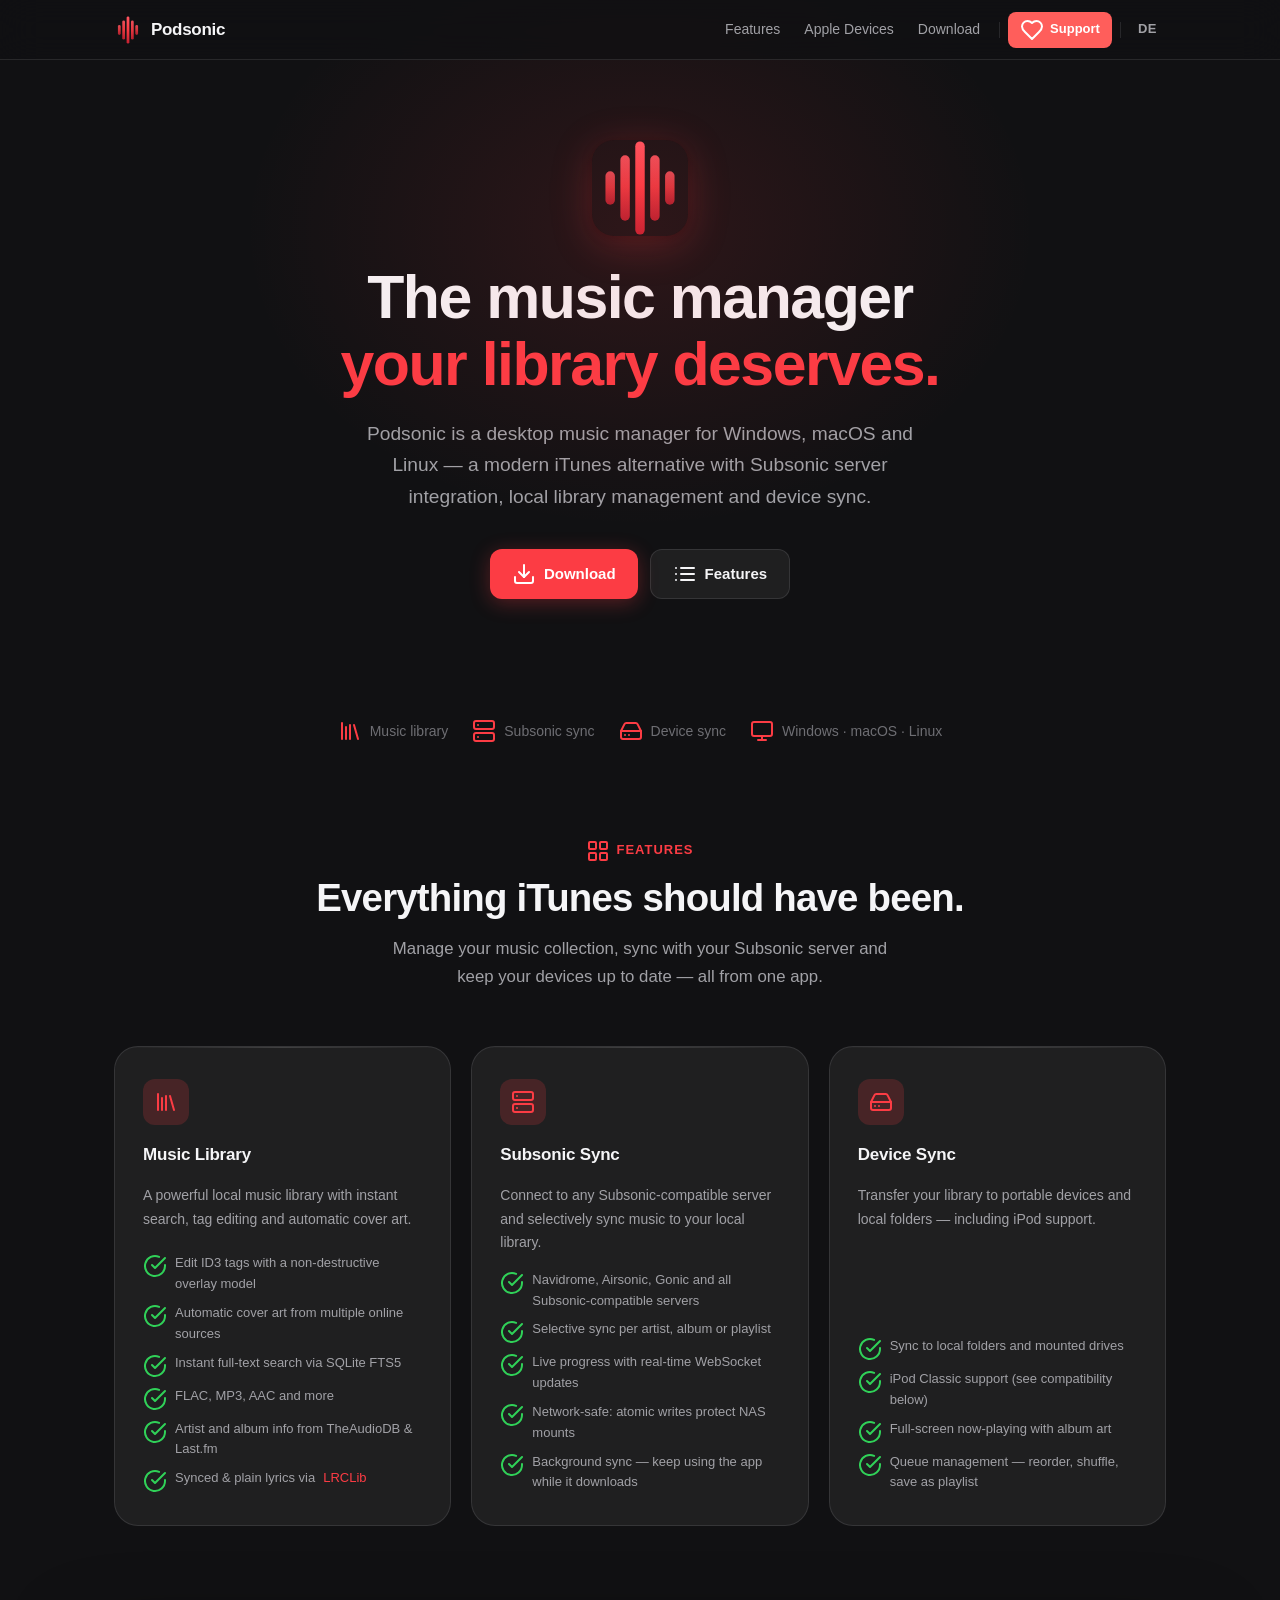
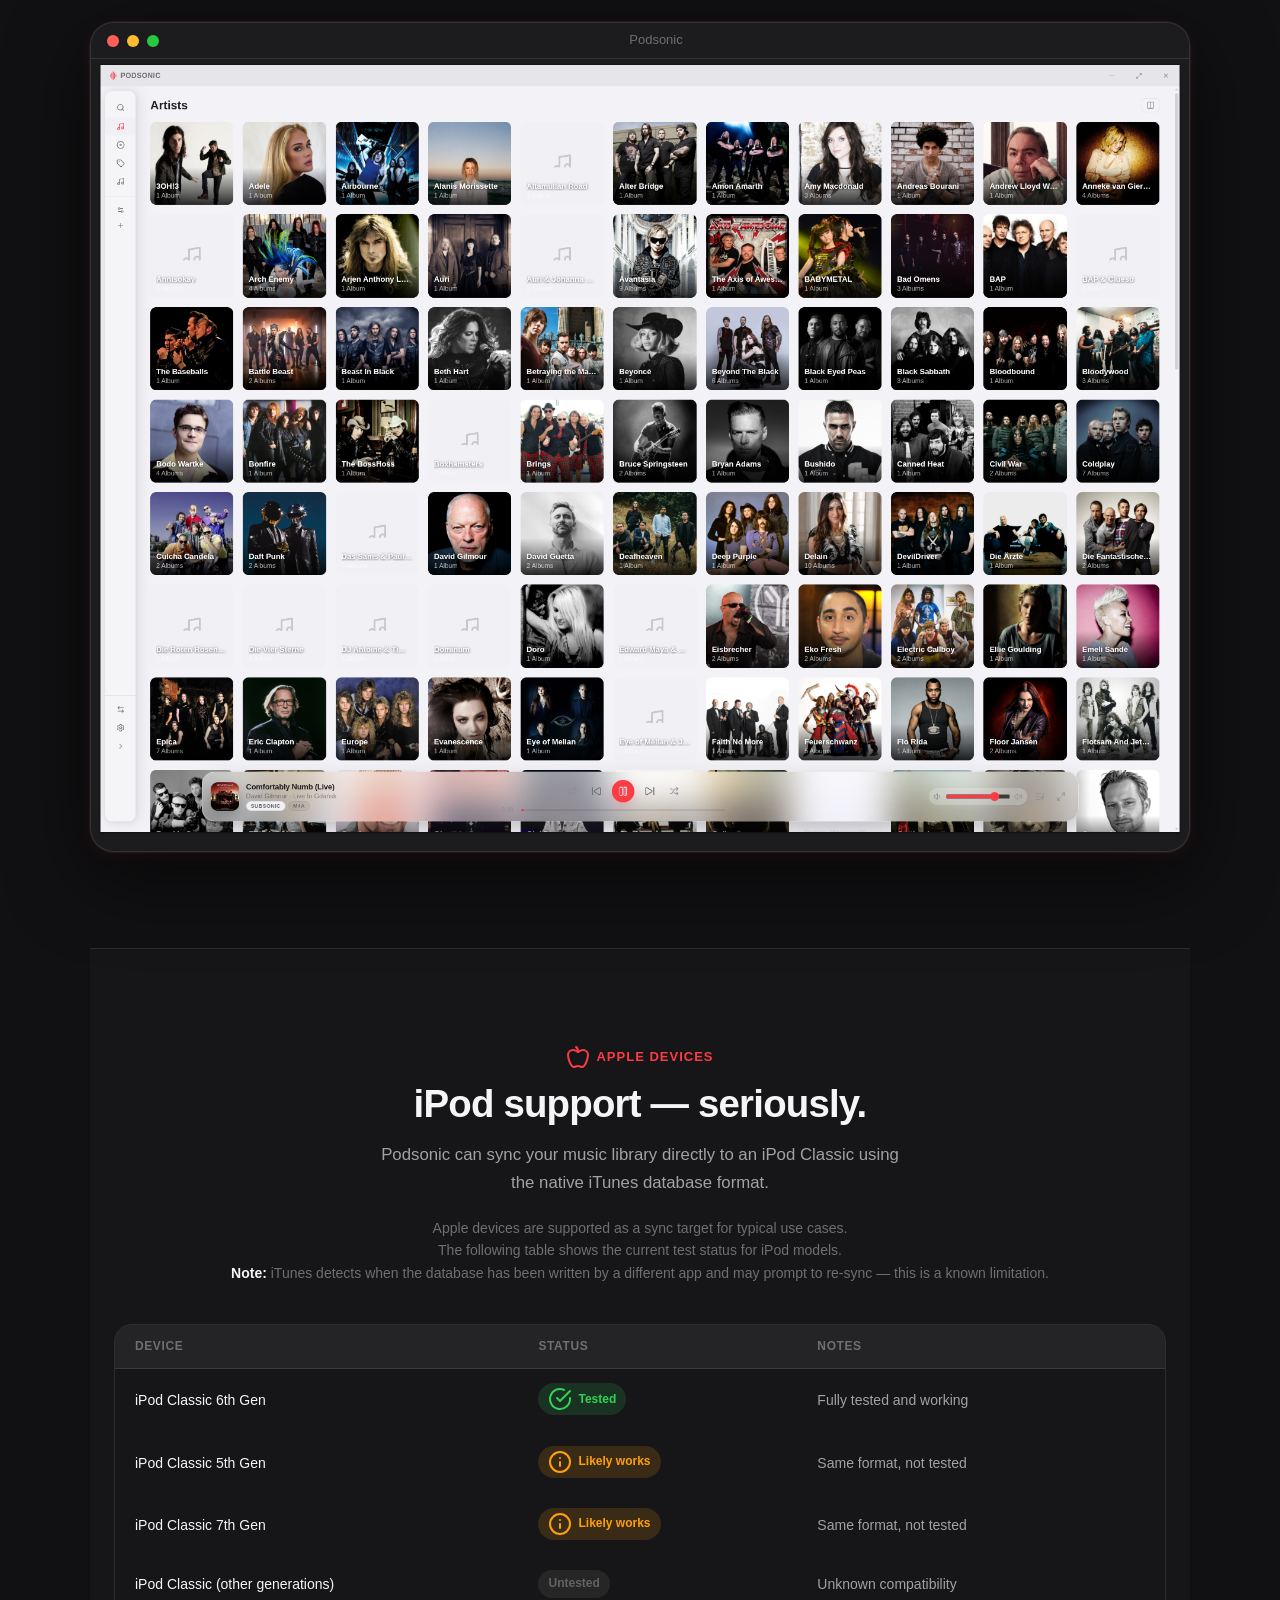
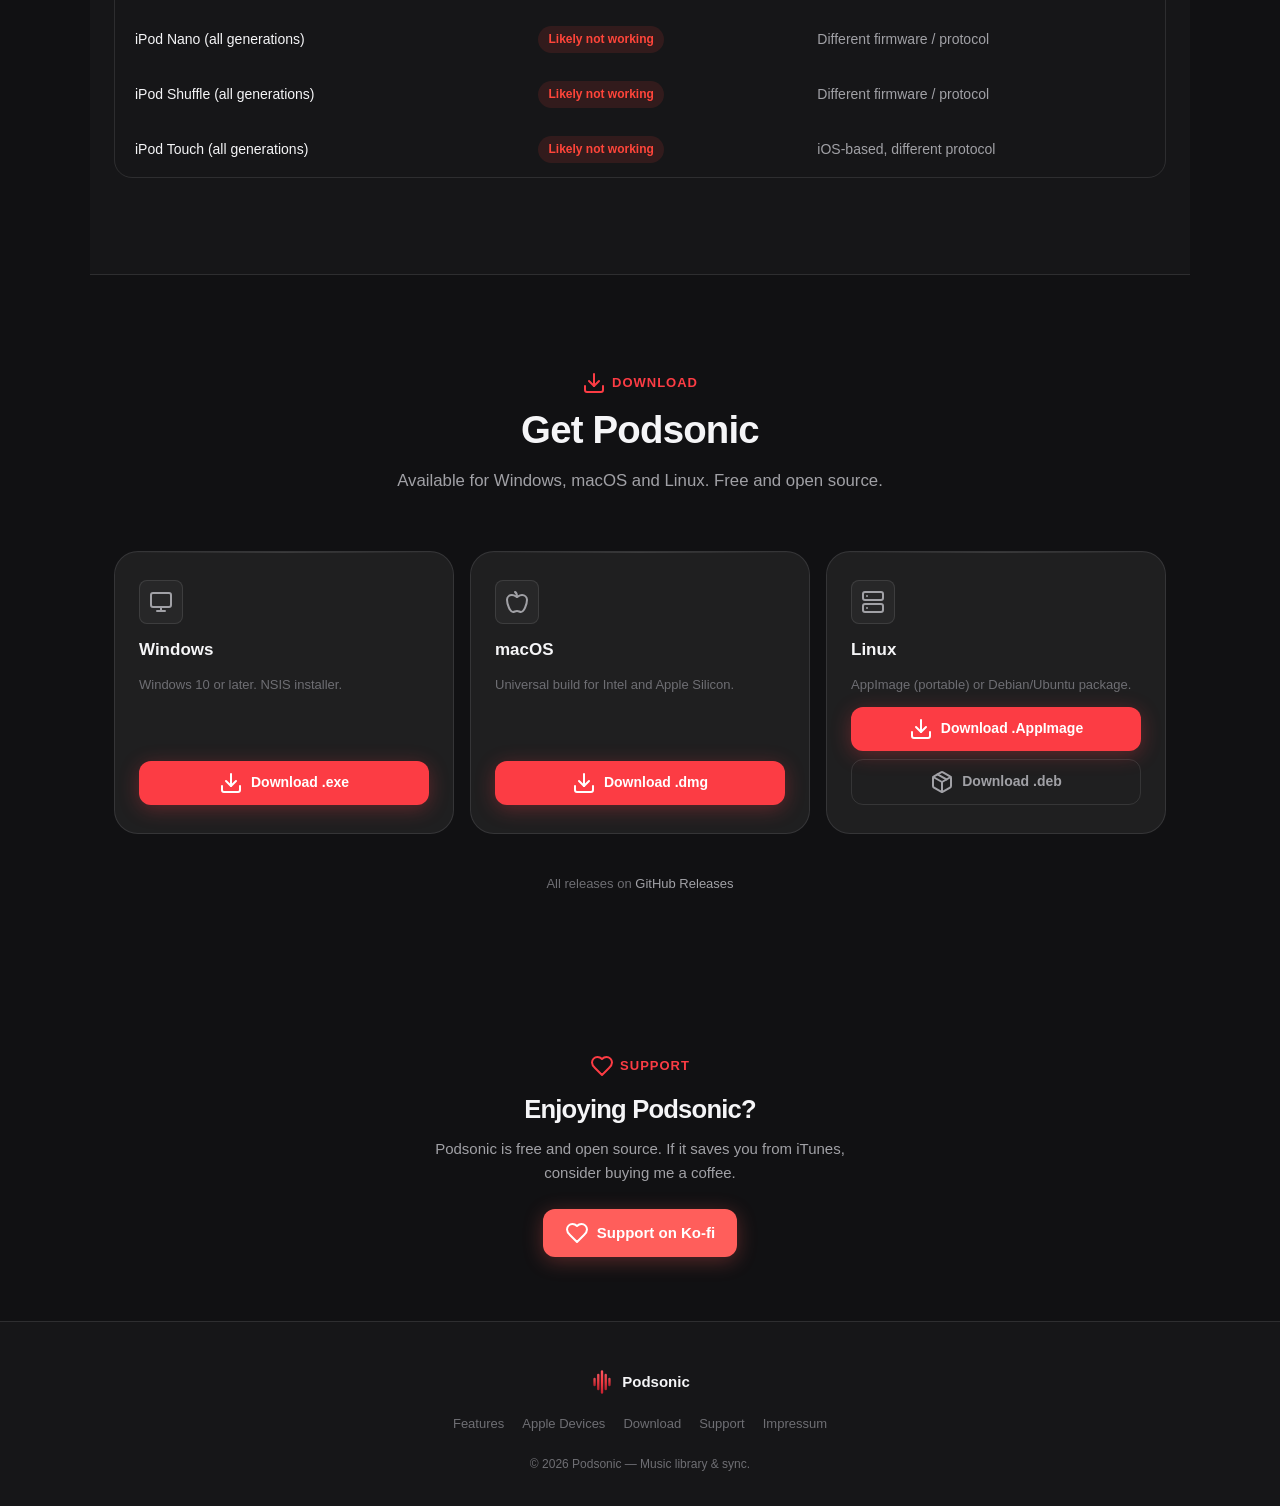
==== docs/index.html @ d0ac443b "deploy: update website (c99a8f129d8a0717f0ae910a0de25a2d5a755c7b)" ====
<!DOCTYPE html>
<html lang="en">
<head>
  <meta charset="UTF-8">
  <meta name="viewport" content="width=device-width, initial-scale=1.0">
  <title>Podsonic — Music Library Manager — Podsonic</title>
  <meta name="description" content="Desktop music library manager — iTunes alternative with Subsonic server sync and local device sync. Windows, macOS, Linux.">
  <link rel="icon" type="image/svg+xml" href="assets/img/icon.svg">
  <link rel="stylesheet" href="assets/css/style.css">
</head>
<body>

  <header class="site-header">
    <nav class="nav-container">
      <a href="index.html" class="nav-brand">
        <img src="assets/img/icon-app.svg" alt="Podsonic" class="nav-logo">
        <span>Podsonic</span>
      </a>
      <div class="nav-links" id="nav-links">
        <a href="index.html#features" class="nav-link">Features</a>
        <a href="index.html#apple"    class="nav-link">Apple Devices</a>
        <a href="index.html#download" class="nav-link">Download</a>
        <div class="nav-sep"></div>
        <a href="https://ko-fi.com/Elmontag" class="nav-kofi" target="_blank" rel="noopener">
          <svg xmlns="http://www.w3.org/2000/svg" width="24" height="24" viewBox="0 0 24 24" fill="none" stroke="currentColor" stroke-width="2" stroke-linecap="round" stroke-linejoin="round"><path d="M19 14c1.49-1.46 3-3.21 3-5.5A5.5 5.5 0 0 0 16.5 3c-1.76 0-3 .5-4.5 2-1.5-1.5-2.74-2-4.5-2A5.5 5.5 0 0 0 2 8.5c0 2.3 1.5 4.05 3 5.5l7 7Z"/></svg> Support
        </a>
        <div class="nav-sep"></div>
        <a href="de/index.html" class="nav-toggle-btn"
           onclick="localStorage.setItem('podsonic_lang','de')">
          DE
        </a>
      </div>
      <button class="nav-hamburger" id="nav-hamburger" aria-label="Menu">
        <span></span><span></span><span></span>
      </button>
    </nav>
  </header>

  <main class="site-main page-home">
    <section class="hero" id="hero">
<img src="assets/img/icon-app.svg" alt="Podsonic" class="hero-icon">
<h1>The music manager<br><span class="accent">your library deserves.</span></h1>
<p class="hero-sub">
Podsonic is a desktop music manager for Windows, macOS and Linux — a modern iTunes alternative with Subsonic server integration, local library management and device sync.
</p>
<div class="hero-actions">
<a href="#download" class="btn btn-primary"><svg xmlns="http://www.w3.org/2000/svg" width="24" height="24" viewBox="0 0 24 24" fill="none" stroke="currentColor" stroke-width="2" stroke-linecap="round" stroke-linejoin="round"><path d="M21 15v4a2 2 0 0 1-2 2H5a2 2 0 0 1-2-2v-4"/><polyline points="7 10 12 15 17 10"/><line x1="12" x2="12" y1="15" y2="3"/></svg> Download</a>
<a href="#features" class="btn btn-secondary"><svg xmlns="http://www.w3.org/2000/svg" width="24" height="24" viewBox="0 0 24 24" fill="none" stroke="currentColor" stroke-width="2" stroke-linecap="round" stroke-linejoin="round"><line x1="8" x2="21" y1="6" y2="6"/><line x1="8" x2="21" y1="12" y2="12"/><line x1="8" x2="21" y1="18" y2="18"/><line x1="3" x2="3.01" y1="6" y2="6"/><line x1="3" x2="3.01" y1="12" y2="12"/><line x1="3" x2="3.01" y1="18" y2="18"/></svg> Features</a>
</div>
</section><div class="feature-strip">
<div class="feature-strip-item"><svg xmlns="http://www.w3.org/2000/svg" width="24" height="24" viewBox="0 0 24 24" fill="none" stroke="currentColor" stroke-width="2" stroke-linecap="round" stroke-linejoin="round"><path d="m16 6 4 14"/><path d="M12 6v14"/><path d="M8 8v12"/><path d="M4 4v16"/></svg> Music library</div>
<div class="feature-strip-item"><svg xmlns="http://www.w3.org/2000/svg" width="24" height="24" viewBox="0 0 24 24" fill="none" stroke="currentColor" stroke-width="2" stroke-linecap="round" stroke-linejoin="round"><rect width="20" height="8" x="2" y="2" rx="2" ry="2"/><rect width="20" height="8" x="2" y="14" rx="2" ry="2"/><line x1="6" x2="6.01" y1="6" y2="6"/><line x1="6" x2="6.01" y1="18" y2="18"/></svg> Subsonic sync</div>
<div class="feature-strip-item"><svg xmlns="http://www.w3.org/2000/svg" width="24" height="24" viewBox="0 0 24 24" fill="none" stroke="currentColor" stroke-width="2" stroke-linecap="round" stroke-linejoin="round"><line x1="22" x2="2" y1="12" y2="12"/><path d="M5.45 5.11 2 12v6a2 2 0 0 0 2 2h16a2 2 0 0 0 2-2v-6l-3.45-6.89A2 2 0 0 0 16.76 4H7.24a2 2 0 0 0-1.79 1.11z"/><line x1="6" x2="6.01" y1="16" y2="16"/><line x1="10" x2="10.01" y1="16" y2="16"/></svg> Device sync</div>
<div class="feature-strip-item"><svg xmlns="http://www.w3.org/2000/svg" width="24" height="24" viewBox="0 0 24 24" fill="none" stroke="currentColor" stroke-width="2" stroke-linecap="round" stroke-linejoin="round"><rect width="20" height="14" x="2" y="3" rx="2"/><line x1="8" x2="16" y1="21" y2="21"/><line x1="12" x2="12" y1="17" y2="21"/></svg> Windows · macOS · Linux</div>
</div><section class="section" id="features">
<div class="section-header">
<div class="section-eyebrow"><svg xmlns="http://www.w3.org/2000/svg" width="24" height="24" viewBox="0 0 24 24" fill="none" stroke="currentColor" stroke-width="2" stroke-linecap="round" stroke-linejoin="round"><rect width="7" height="7" x="3" y="3" rx="1"/><rect width="7" height="7" x="14" y="3" rx="1"/><rect width="7" height="7" x="14" y="14" rx="1"/><rect width="7" height="7" x="3" y="14" rx="1"/></svg> Features</div>
<h2 class="section-title">Everything iTunes should have been.</h2>
<p class="section-desc">Manage your music collection, sync with your Subsonic server and keep your devices up to date — all from one app.</p>
</div>
<div class="feature-cards"><div class="feature-card">
<div class="feature-card-icon"><svg xmlns="http://www.w3.org/2000/svg" width="24" height="24" viewBox="0 0 24 24" fill="none" stroke="currentColor" stroke-width="2" stroke-linecap="round" stroke-linejoin="round"><path d="m16 6 4 14"/><path d="M12 6v14"/><path d="M8 8v12"/><path d="M4 4v16"/></svg></div>
<h3>Music Library</h3>
<p>A powerful local music library with instant search, tag editing and automatic cover art.</p>
<ul>
<li><svg xmlns="http://www.w3.org/2000/svg" width="24" height="24" viewBox="0 0 24 24" fill="none" stroke="currentColor" stroke-width="2" stroke-linecap="round" stroke-linejoin="round"><path d="M22 11.08V12a10 10 0 1 1-5.93-9.14"/><path d="m9 11 3 3L22 4"/></svg> Edit ID3 tags with a non-destructive overlay model</li>
<li><svg xmlns="http://www.w3.org/2000/svg" width="24" height="24" viewBox="0 0 24 24" fill="none" stroke="currentColor" stroke-width="2" stroke-linecap="round" stroke-linejoin="round"><path d="M22 11.08V12a10 10 0 1 1-5.93-9.14"/><path d="m9 11 3 3L22 4"/></svg> Automatic cover art from multiple online sources</li>
<li><svg xmlns="http://www.w3.org/2000/svg" width="24" height="24" viewBox="0 0 24 24" fill="none" stroke="currentColor" stroke-width="2" stroke-linecap="round" stroke-linejoin="round"><path d="M22 11.08V12a10 10 0 1 1-5.93-9.14"/><path d="m9 11 3 3L22 4"/></svg> Instant full-text search via SQLite FTS5</li>
<li><svg xmlns="http://www.w3.org/2000/svg" width="24" height="24" viewBox="0 0 24 24" fill="none" stroke="currentColor" stroke-width="2" stroke-linecap="round" stroke-linejoin="round"><path d="M22 11.08V12a10 10 0 1 1-5.93-9.14"/><path d="m9 11 3 3L22 4"/></svg> FLAC, MP3, AAC and more</li>
<li><svg xmlns="http://www.w3.org/2000/svg" width="24" height="24" viewBox="0 0 24 24" fill="none" stroke="currentColor" stroke-width="2" stroke-linecap="round" stroke-linejoin="round"><path d="M22 11.08V12a10 10 0 1 1-5.93-9.14"/><path d="m9 11 3 3L22 4"/></svg> Artist and album info from TheAudioDB &amp; Last.fm</li>
<li><svg xmlns="http://www.w3.org/2000/svg" width="24" height="24" viewBox="0 0 24 24" fill="none" stroke="currentColor" stroke-width="2" stroke-linecap="round" stroke-linejoin="round"><path d="M22 11.08V12a10 10 0 1 1-5.93-9.14"/><path d="m9 11 3 3L22 4"/></svg> Synced &amp; plain lyrics via <a href="https://lrclib.net" target="_blank" rel="noopener">LRCLib</a></li>
</ul>
</div><div class="feature-card">
<div class="feature-card-icon"><svg xmlns="http://www.w3.org/2000/svg" width="24" height="24" viewBox="0 0 24 24" fill="none" stroke="currentColor" stroke-width="2" stroke-linecap="round" stroke-linejoin="round"><rect width="20" height="8" x="2" y="2" rx="2" ry="2"/><rect width="20" height="8" x="2" y="14" rx="2" ry="2"/><line x1="6" x2="6.01" y1="6" y2="6"/><line x1="6" x2="6.01" y1="18" y2="18"/></svg></div>
<h3>Subsonic Sync</h3>
<p>Connect to any Subsonic-compatible server and selectively sync music to your local library.</p>
<ul>
<li><svg xmlns="http://www.w3.org/2000/svg" width="24" height="24" viewBox="0 0 24 24" fill="none" stroke="currentColor" stroke-width="2" stroke-linecap="round" stroke-linejoin="round"><path d="M22 11.08V12a10 10 0 1 1-5.93-9.14"/><path d="m9 11 3 3L22 4"/></svg> Navidrome, Airsonic, Gonic and all Subsonic-compatible servers</li>
<li><svg xmlns="http://www.w3.org/2000/svg" width="24" height="24" viewBox="0 0 24 24" fill="none" stroke="currentColor" stroke-width="2" stroke-linecap="round" stroke-linejoin="round"><path d="M22 11.08V12a10 10 0 1 1-5.93-9.14"/><path d="m9 11 3 3L22 4"/></svg> Selective sync per artist, album or playlist</li>
<li><svg xmlns="http://www.w3.org/2000/svg" width="24" height="24" viewBox="0 0 24 24" fill="none" stroke="currentColor" stroke-width="2" stroke-linecap="round" stroke-linejoin="round"><path d="M22 11.08V12a10 10 0 1 1-5.93-9.14"/><path d="m9 11 3 3L22 4"/></svg> Live progress with real-time WebSocket updates</li>
<li><svg xmlns="http://www.w3.org/2000/svg" width="24" height="24" viewBox="0 0 24 24" fill="none" stroke="currentColor" stroke-width="2" stroke-linecap="round" stroke-linejoin="round"><path d="M22 11.08V12a10 10 0 1 1-5.93-9.14"/><path d="m9 11 3 3L22 4"/></svg> Network-safe: atomic writes protect NAS mounts</li>
<li><svg xmlns="http://www.w3.org/2000/svg" width="24" height="24" viewBox="0 0 24 24" fill="none" stroke="currentColor" stroke-width="2" stroke-linecap="round" stroke-linejoin="round"><path d="M22 11.08V12a10 10 0 1 1-5.93-9.14"/><path d="m9 11 3 3L22 4"/></svg> Background sync — keep using the app while it downloads</li>
</ul>
</div><div class="feature-card">
<div class="feature-card-icon"><svg xmlns="http://www.w3.org/2000/svg" width="24" height="24" viewBox="0 0 24 24" fill="none" stroke="currentColor" stroke-width="2" stroke-linecap="round" stroke-linejoin="round"><line x1="22" x2="2" y1="12" y2="12"/><path d="M5.45 5.11 2 12v6a2 2 0 0 0 2 2h16a2 2 0 0 0 2-2v-6l-3.45-6.89A2 2 0 0 0 16.76 4H7.24a2 2 0 0 0-1.79 1.11z"/><line x1="6" x2="6.01" y1="16" y2="16"/><line x1="10" x2="10.01" y1="16" y2="16"/></svg></div>
<h3>Device Sync</h3>
<p>Transfer your library to portable devices and local folders — including iPod support.</p>
<ul>
<li><svg xmlns="http://www.w3.org/2000/svg" width="24" height="24" viewBox="0 0 24 24" fill="none" stroke="currentColor" stroke-width="2" stroke-linecap="round" stroke-linejoin="round"><path d="M22 11.08V12a10 10 0 1 1-5.93-9.14"/><path d="m9 11 3 3L22 4"/></svg> Sync to local folders and mounted drives</li>
<li><svg xmlns="http://www.w3.org/2000/svg" width="24" height="24" viewBox="0 0 24 24" fill="none" stroke="currentColor" stroke-width="2" stroke-linecap="round" stroke-linejoin="round"><path d="M22 11.08V12a10 10 0 1 1-5.93-9.14"/><path d="m9 11 3 3L22 4"/></svg> iPod Classic support (see compatibility below)</li>
<li><svg xmlns="http://www.w3.org/2000/svg" width="24" height="24" viewBox="0 0 24 24" fill="none" stroke="currentColor" stroke-width="2" stroke-linecap="round" stroke-linejoin="round"><path d="M22 11.08V12a10 10 0 1 1-5.93-9.14"/><path d="m9 11 3 3L22 4"/></svg> Full-screen now-playing with album art</li>
<li><svg xmlns="http://www.w3.org/2000/svg" width="24" height="24" viewBox="0 0 24 24" fill="none" stroke="currentColor" stroke-width="2" stroke-linecap="round" stroke-linejoin="round"><path d="M22 11.08V12a10 10 0 1 1-5.93-9.14"/><path d="m9 11 3 3L22 4"/></svg> Queue management — reorder, shuffle, save as playlist</li>
</ul>
</div></div>
</section><section class="screenshot-section">
<div class="screenshot-wrap">
<div class="screenshot-frame">
<div class="screenshot-chrome">
<span class="chrome-dot close"></span>
<span class="chrome-dot min"></span>
<span class="chrome-dot max"></span>
<span class="chrome-title">Podsonic</span>
</div>
<img src="assets/img/screenshot.png" alt="Podsonic Screenshot" class="screenshot-img">
</div>
</div>
</section><section class="section apple-section" id="apple">
<div class="section-header">
<div class="section-eyebrow"><svg xmlns="http://www.w3.org/2000/svg" width="24" height="24" viewBox="0 0 24 24" fill="none" stroke="currentColor" stroke-width="2" stroke-linecap="round" stroke-linejoin="round"><path d="M12 20.94c1.5 0 2.75 1.06 4 1.06 3 0 6-8 6-12.22A4.91 4.91 0 0 0 17 5c-2.22 0-4 1.44-5 2-1-.56-2.78-2-5-2a4.9 4.9 0 0 0-5 4.78C2 14 5 22 8 22c1.25 0 2.5-1.06 4-1.06Z"/><path d="M10 2c1 .5 2 2 2 5"/></svg> Apple Devices</div>
<h2 class="section-title">iPod support — seriously.</h2>
<p class="section-desc">Podsonic can sync your music library directly to an iPod Classic using the native iTunes database format.</p>
</div>
<p class="apple-note">
Apple devices are supported as a sync target for typical use cases.<br>
The following table shows the current test status for iPod models.<br>
<strong>Note:</strong> iTunes detects when the database has been written by a different app and may prompt to re-sync — this is a known limitation.
</p>
<table class="device-table">
<thead>
<tr>
<th>Device</th>
<th>Status</th>
<th>Notes</th>
</tr>
</thead>
<tbody>
<tr>
<td>iPod Classic 6th Gen</td>
<td><span class="status-badge status-ok"><svg xmlns="http://www.w3.org/2000/svg" width="24" height="24" viewBox="0 0 24 24" fill="none" stroke="currentColor" stroke-width="2" stroke-linecap="round" stroke-linejoin="round"><path d="M22 11.08V12a10 10 0 1 1-5.93-9.14"/><path d="m9 11 3 3L22 4"/></svg> Tested</span></td>
<td>Fully tested and working</td>
</tr>
<tr>
<td>iPod Classic 5th Gen</td>
<td><span class="status-badge status-likely"><svg xmlns="http://www.w3.org/2000/svg" width="24" height="24" viewBox="0 0 24 24" fill="none" stroke="currentColor" stroke-width="2" stroke-linecap="round" stroke-linejoin="round"><circle cx="12" cy="12" r="10"/><path d="M12 16v-4"/><path d="M12 8h.01"/></svg> Likely works</span></td>
<td>Same format, not tested</td>
</tr>
<tr>
<td>iPod Classic 7th Gen</td>
<td><span class="status-badge status-likely"><svg xmlns="http://www.w3.org/2000/svg" width="24" height="24" viewBox="0 0 24 24" fill="none" stroke="currentColor" stroke-width="2" stroke-linecap="round" stroke-linejoin="round"><circle cx="12" cy="12" r="10"/><path d="M12 16v-4"/><path d="M12 8h.01"/></svg> Likely works</span></td>
<td>Same format, not tested</td>
</tr>
<tr>
<td>iPod Classic (other generations)</td>
<td><span class="status-badge status-unknown">Untested</span></td>
<td>Unknown compatibility</td>
</tr>
<tr>
<td>iPod Nano (all generations)</td>
<td><span class="status-badge status-no">Likely not working</span></td>
<td>Different firmware / protocol</td>
</tr>
<tr>
<td>iPod Shuffle (all generations)</td>
<td><span class="status-badge status-no">Likely not working</span></td>
<td>Different firmware / protocol</td>
</tr>
<tr>
<td>iPod Touch (all generations)</td>
<td><span class="status-badge status-no">Likely not working</span></td>
<td>iOS-based, different protocol</td>
</tr>
</tbody>
</table>
</section><section class="section" id="download">
<div class="section-header">
<div class="section-eyebrow"><svg xmlns="http://www.w3.org/2000/svg" width="24" height="24" viewBox="0 0 24 24" fill="none" stroke="currentColor" stroke-width="2" stroke-linecap="round" stroke-linejoin="round"><path d="M21 15v4a2 2 0 0 1-2 2H5a2 2 0 0 1-2-2v-4"/><polyline points="7 10 12 15 17 10"/><line x1="12" x2="12" y1="15" y2="3"/></svg> Download</div>
<h2 class="section-title">Get Podsonic</h2>
<p class="section-desc">Available for Windows, macOS and Linux. Free and open source.</p>
</div>
<div class="download-cards"><div class="dl-card">
<div class="dl-card-icon"><svg xmlns="http://www.w3.org/2000/svg" width="24" height="24" viewBox="0 0 24 24" fill="none" stroke="currentColor" stroke-width="2" stroke-linecap="round" stroke-linejoin="round"><rect width="20" height="14" x="2" y="3" rx="2"/><line x1="8" x2="16" y1="21" y2="21"/><line x1="12" x2="12" y1="17" y2="21"/></svg></div>
<h3>Windows</h3>
<p class="dl-card-desc">Windows 10 or later. NSIS installer.</p>
<div class="dl-links">
<a href="https://github.com/Elmontag/podsonic-releases/releases/latest" class="btn btn-primary" target="_blank" rel="noopener" data-dl-asset="exe">
<svg xmlns="http://www.w3.org/2000/svg" width="24" height="24" viewBox="0 0 24 24" fill="none" stroke="currentColor" stroke-width="2" stroke-linecap="round" stroke-linejoin="round"><path d="M21 15v4a2 2 0 0 1-2 2H5a2 2 0 0 1-2-2v-4"/><polyline points="7 10 12 15 17 10"/><line x1="12" x2="12" y1="15" y2="3"/></svg> Download .exe
</a>
</div>
</div><div class="dl-card">
<div class="dl-card-icon"><svg xmlns="http://www.w3.org/2000/svg" width="24" height="24" viewBox="0 0 24 24" fill="none" stroke="currentColor" stroke-width="2" stroke-linecap="round" stroke-linejoin="round"><path d="M12 20.94c1.5 0 2.75 1.06 4 1.06 3 0 6-8 6-12.22A4.91 4.91 0 0 0 17 5c-2.22 0-4 1.44-5 2-1-.56-2.78-2-5-2a4.9 4.9 0 0 0-5 4.78C2 14 5 22 8 22c1.25 0 2.5-1.06 4-1.06Z"/><path d="M10 2c1 .5 2 2 2 5"/></svg></div>
<h3>macOS</h3>
<p class="dl-card-desc">Universal build for Intel and Apple Silicon.</p>
<div class="dl-links">
<a href="https://github.com/Elmontag/podsonic-releases/releases/latest" class="btn btn-primary" target="_blank" rel="noopener" data-dl-asset="dmg">
<svg xmlns="http://www.w3.org/2000/svg" width="24" height="24" viewBox="0 0 24 24" fill="none" stroke="currentColor" stroke-width="2" stroke-linecap="round" stroke-linejoin="round"><path d="M21 15v4a2 2 0 0 1-2 2H5a2 2 0 0 1-2-2v-4"/><polyline points="7 10 12 15 17 10"/><line x1="12" x2="12" y1="15" y2="3"/></svg> Download .dmg
</a>
</div>
</div><div class="dl-card">
<div class="dl-card-icon"><svg xmlns="http://www.w3.org/2000/svg" width="24" height="24" viewBox="0 0 24 24" fill="none" stroke="currentColor" stroke-width="2" stroke-linecap="round" stroke-linejoin="round"><rect width="20" height="8" x="2" y="2" rx="2" ry="2"/><rect width="20" height="8" x="2" y="14" rx="2" ry="2"/><line x1="6" x2="6.01" y1="6" y2="6"/><line x1="6" x2="6.01" y1="18" y2="18"/></svg></div>
<h3>Linux</h3>
<p class="dl-card-desc">AppImage (portable) or Debian/Ubuntu package.</p>
<div class="dl-links">
<a href="https://github.com/Elmontag/podsonic-releases/releases/latest" class="btn btn-primary" target="_blank" rel="noopener" data-dl-asset="AppImage">
<svg xmlns="http://www.w3.org/2000/svg" width="24" height="24" viewBox="0 0 24 24" fill="none" stroke="currentColor" stroke-width="2" stroke-linecap="round" stroke-linejoin="round"><path d="M21 15v4a2 2 0 0 1-2 2H5a2 2 0 0 1-2-2v-4"/><polyline points="7 10 12 15 17 10"/><line x1="12" x2="12" y1="15" y2="3"/></svg> Download .AppImage
</a>
<a href="https://github.com/Elmontag/podsonic-releases/releases/latest" class="btn btn-ghost" target="_blank" rel="noopener" data-dl-asset="deb">
<svg xmlns="http://www.w3.org/2000/svg" width="24" height="24" viewBox="0 0 24 24" fill="none" stroke="currentColor" stroke-width="2" stroke-linecap="round" stroke-linejoin="round"><path d="m7.5 4.27 9 5.15"/><path d="M21 8a2 2 0 0 0-1-1.73l-7-4a2 2 0 0 0-2 0l-7 4A2 2 0 0 0 3 8v8a2 2 0 0 0 1 1.73l7 4a2 2 0 0 0 2 0l7-4A2 2 0 0 0 21 16Z"/><path d="m3.3 7 8.7 5 8.7-5"/><path d="M12 22V12"/></svg> Download .deb
</a>
</div>
</div></div>
<p class="dl-note">All releases on <a href="https://github.com/Elmontag/podsonic-releases/releases" target="_blank" rel="noopener">GitHub Releases</a></p>
</section><section class="support-section">
<div class="section-eyebrow" style="justify-content:center;margin-bottom:16px"><svg xmlns="http://www.w3.org/2000/svg" width="24" height="24" viewBox="0 0 24 24" fill="none" stroke="currentColor" stroke-width="2" stroke-linecap="round" stroke-linejoin="round"><path d="M19 14c1.49-1.46 3-3.21 3-5.5A5.5 5.5 0 0 0 16.5 3c-1.76 0-3 .5-4.5 2-1.5-1.5-2.74-2-4.5-2A5.5 5.5 0 0 0 2 8.5c0 2.3 1.5 4.05 3 5.5l7 7Z"/></svg> Support</div>
<h2 class="section-title" style="text-align:center;font-size:1.6rem;margin-bottom:12px">Enjoying Podsonic?</h2>
<p>Podsonic is free and open source. If it saves you from iTunes, consider buying me a coffee.</p>
<a href="https://ko-fi.com/Elmontag" class="btn btn-kofi" target="_blank" rel="noopener">
<svg xmlns="http://www.w3.org/2000/svg" width="24" height="24" viewBox="0 0 24 24" fill="none" stroke="currentColor" stroke-width="2" stroke-linecap="round" stroke-linejoin="round"><path d="M19 14c1.49-1.46 3-3.21 3-5.5A5.5 5.5 0 0 0 16.5 3c-1.76 0-3 .5-4.5 2-1.5-1.5-2.74-2-4.5-2A5.5 5.5 0 0 0 2 8.5c0 2.3 1.5 4.05 3 5.5l7 7Z"/></svg> Support on Ko-fi
</a>
</section>

  </main>

  <footer class="site-footer">
    <div class="footer-inner">
      <div class="footer-brand">
        <img src="assets/img/icon-app.svg" alt="Podsonic" class="footer-logo">
        <span>Podsonic</span>
      </div>
      <div class="footer-links">
        <a href="index.html#features">Features</a>
        <a href="index.html#apple">Apple Devices</a>
        <a href="index.html#download">Download</a>
        <a href="https://ko-fi.com/Elmontag" target="_blank" rel="noopener">Support</a>
        <a href="impressum.html">Impressum</a>
      </div>
      <div class="footer-copy">&copy; 2026 Podsonic — Music library &amp; sync.</div>
    </div>
  </footer>

  <script>
    const ham = document.getElementById('nav-hamburger');
    const nav = document.getElementById('nav-links');
    if (ham && nav) {
      ham.addEventListener('click', () => nav.classList.toggle('open'));
    }
  </script>

  <script>
    (function() {
      var links = document.querySelectorAll('[data-dl-asset]');
      if (!links.length) return;
      fetch('https://api.github.com/repos/Elmontag/podsonic-releases/releases/latest')
        .then(function(r) { return r.json(); })
        .then(function(release) {
          var assets = release.assets || [];
          links.forEach(function(el) {
            var ext = el.getAttribute('data-dl-asset').toLowerCase();
            var asset = assets.find(function(a) {
              return a.name.toLowerCase().endsWith('.' + ext);
            });
            if (asset) el.href = asset.browser_download_url;
          });
        })
        .catch(function() {});
    })();
  </script>

</body>
</html>
---- docs/assets/css/style.css ----
/* ═══════════════════════════════════════════════════════════════
   Podsonic Website — Dark Glassmorphism Theme
   Matches the Podsonic desktop app aesthetic
   ═══════════════════════════════════════════════════════════════ */

:root {
  --bg:             #111113;
  --bg2:            #161618;
  --bg3:            #1c1c1e;
  --surface:        rgba(255,255,255,0.06);
  --surface-hover:  rgba(255,255,255,0.10);
  --glass:          rgba(255,255,255,0.04);
  --border:         rgba(255,255,255,0.10);
  --border-strong:  rgba(255,255,255,0.18);
  --text:           #f5f5f7;
  --text2:          #a1a1a6;
  --text3:          #6e6e73;
  --accent:         #fc3c44;
  --accent-dim:     rgba(252,60,68,0.18);
  --accent-glow:    rgba(252,60,68,0.30);
  --nav-bg:         rgba(17,17,19,0.82);
  --success:        #30d158;
  --warning:        #ff9f0a;
  --danger:         #ff453a;
  --unknown:        #636366;

  --nav-h:    60px;
  --max-w:    1100px;
  --page-pad: 24px;
  --r-sm:     8px;
  --r-md:     12px;
  --r-lg:     18px;
  --r-xl:     24px;
}

/* ── Reset ────────────────────────────────────────────────────── */

*, *::before, *::after { box-sizing: border-box; margin: 0; padding: 0; }

html { scroll-behavior: smooth; -webkit-font-smoothing: antialiased; }

body {
  font-family: -apple-system, BlinkMacSystemFont, 'Segoe UI', Roboto, sans-serif;
  background: var(--bg);
  color: var(--text);
  line-height: 1.6;
  font-size: 16px;
}

a { color: var(--accent); text-decoration: none; transition: opacity 0.15s; }
a:hover { opacity: 0.8; }
img { max-width: 100%; height: auto; display: block; }
ul, ol { padding-left: 20px; }
li { margin-bottom: 6px; }
strong { color: var(--text); font-weight: 600; }

/* ── Container ────────────────────────────────────────────────── */

.container {
  max-width: var(--max-w);
  margin: 0 auto;
  padding: 0 var(--page-pad);
}

.accent { color: var(--accent); }

/* ══════════════════════════════════════════════════════════════
   Navigation (glass)
   ══════════════════════════════════════════════════════════════ */

.site-header {
  position: fixed;
  inset: 0 0 auto;
  z-index: 200;
  height: var(--nav-h);
  background: var(--nav-bg);
  backdrop-filter: blur(20px) saturate(1.6);
  -webkit-backdrop-filter: blur(20px) saturate(1.6);
  border-bottom: 1px solid var(--border);
}

.nav-container {
  max-width: var(--max-w);
  margin: 0 auto;
  padding: 0 var(--page-pad);
  height: 100%;
  display: flex;
  align-items: center;
  justify-content: space-between;
  gap: 16px;
}

.nav-brand {
  display: flex;
  align-items: center;
  gap: 9px;
  color: var(--text);
  font-weight: 700;
  font-size: 17px;
  letter-spacing: -0.3px;
  flex-shrink: 0;
}
.nav-brand:hover { opacity: 1; }
.nav-logo { width: 28px; height: 28px; border-radius: 6px; }

.nav-links {
  display: flex;
  align-items: center;
  gap: 2px;
}

.nav-link {
  color: var(--text2);
  padding: 6px 11px;
  border-radius: var(--r-sm);
  font-size: 14px;
  font-weight: 500;
  transition: background 0.15s, color 0.15s;
  white-space: nowrap;
}
.nav-link:hover { background: var(--surface); color: var(--text); opacity: 1; }
.nav-link.active { color: var(--accent); background: var(--accent-dim); }

.nav-sep { width: 1px; height: 16px; background: var(--border); margin: 0 6px; flex-shrink: 0; }

.nav-kofi {
  display: flex;
  align-items: center;
  gap: 6px;
  padding: 6px 12px;
  border-radius: var(--r-sm);
  font-size: 13px;
  font-weight: 600;
  color: #fff;
  background: #ff5e5b;
  transition: opacity 0.15s, background 0.15s;
  white-space: nowrap;
}
.nav-kofi:hover { opacity: 1; background: #e84e4b; }
.nav-kofi svg { flex-shrink: 0; }

.nav-toggle-btn {
  color: var(--text2);
  font-size: 13px;
  font-weight: 600;
  padding: 5px 9px;
  border-radius: var(--r-sm);
  letter-spacing: 0.5px;
  transition: background 0.15s, color 0.15s;
}
.nav-toggle-btn:hover { background: var(--surface); color: var(--text); opacity: 1; }

/* Hamburger (mobile) */
.nav-hamburger {
  display: none;
  flex-direction: column;
  gap: 5px;
  cursor: pointer;
  padding: 6px;
  border-radius: var(--r-sm);
  background: none;
  border: none;
  color: var(--text2);
}
.nav-hamburger span {
  display: block;
  width: 20px;
  height: 2px;
  background: currentColor;
  border-radius: 2px;
  transition: transform 0.2s, opacity 0.2s;
}

/* ══════════════════════════════════════════════════════════════
   Hero
   ══════════════════════════════════════════════════════════════ */

.hero {
  padding: calc(var(--nav-h) + 80px) var(--page-pad) 100px;
  text-align: center;
  position: relative;
  overflow: hidden;
}

/* Subtle radial gradient behind hero */
.hero::before {
  content: '';
  position: absolute;
  top: -10%;
  left: 50%;
  transform: translateX(-50%);
  width: 800px;
  height: 600px;
  background: radial-gradient(ellipse at center, rgba(252,60,68,0.12) 0%, transparent 70%);
  pointer-events: none;
}

.hero-icon {
  width: 96px;
  height: 96px;
  border-radius: 22px;
  margin: 0 auto 28px;
  box-shadow: 0 8px 40px rgba(252,60,68,0.25), 0 2px 8px rgba(0,0,0,0.5);
}

.hero h1 {
  font-size: clamp(2.4rem, 6vw, 3.8rem);
  font-weight: 800;
  letter-spacing: -1.5px;
  line-height: 1.1;
  margin-bottom: 20px;
  color: var(--text);
}

.hero-sub {
  font-size: clamp(1rem, 2.5vw, 1.2rem);
  color: var(--text2);
  max-width: 560px;
  margin: 0 auto 36px;
  line-height: 1.65;
}

.hero-actions {
  display: flex;
  gap: 12px;
  justify-content: center;
  flex-wrap: wrap;
}

/* ══════════════════════════════════════════════════════════════
   Buttons
   ══════════════════════════════════════════════════════════════ */

.btn {
  display: inline-flex;
  align-items: center;
  gap: 8px;
  padding: 12px 22px;
  border-radius: var(--r-md);
  font-size: 15px;
  font-weight: 600;
  transition: opacity 0.15s, transform 0.1s, box-shadow 0.15s;
  white-space: nowrap;
  cursor: pointer;
  border: none;
}
.btn:hover { opacity: 0.88; transform: translateY(-1px); }
.btn:active { transform: translateY(0); }

.btn-primary {
  background: var(--accent);
  color: #fff;
  box-shadow: 0 4px 20px var(--accent-glow);
}
.btn-primary:hover { box-shadow: 0 6px 28px var(--accent-glow); }

.btn-planned {
  background: var(--surface);
  color: var(--text-muted);
  border: 1px solid var(--border);
  cursor: default;
  opacity: 0.65;
  pointer-events: none;
}

.dl-card-planned { opacity: 0.75; }

.btn-secondary {
  background: var(--surface);
  color: var(--text);
  border: 1px solid var(--border);
}
.btn-secondary:hover { background: var(--surface-hover); }

.btn-ghost {
  background: transparent;
  color: var(--text2);
  border: 1px solid var(--border);
}
.btn-ghost:hover { color: var(--text); background: var(--surface); }

.btn svg { flex-shrink: 0; }

/* ══════════════════════════════════════════════════════════════
   Feature Strip
   ══════════════════════════════════════════════════════════════ */

.feature-strip {
  display: flex;
  flex-wrap: wrap;
  justify-content: center;
  gap: 10px 24px;
  padding: 20px var(--page-pad) 0;
  max-width: var(--max-w);
  margin: 0 auto;
}

.feature-strip-item {
  display: flex;
  align-items: center;
  gap: 8px;
  color: var(--text3);
  font-size: 14px;
  font-weight: 500;
}
.feature-strip-item svg { color: var(--accent); flex-shrink: 0; }

/* ══════════════════════════════════════════════════════════════
   Section base
   ══════════════════════════════════════════════════════════════ */

.section {
  padding: 96px var(--page-pad);
  max-width: var(--max-w);
  margin: 0 auto;
}

.section-header {
  text-align: center;
  margin-bottom: 56px;
}

.section-eyebrow {
  display: inline-flex;
  align-items: center;
  gap: 6px;
  font-size: 13px;
  font-weight: 600;
  color: var(--accent);
  text-transform: uppercase;
  letter-spacing: 1px;
  margin-bottom: 12px;
}

.section-title {
  font-size: clamp(1.7rem, 4vw, 2.4rem);
  font-weight: 800;
  letter-spacing: -0.8px;
  color: var(--text);
  line-height: 1.2;
  margin-bottom: 14px;
}

.section-desc {
  font-size: 1.05rem;
  color: var(--text2);
  max-width: 520px;
  margin: 0 auto;
  line-height: 1.65;
}

/* ══════════════════════════════════════════════════════════════
   Feature Cards (glass)
   ══════════════════════════════════════════════════════════════ */

.feature-cards {
  display: grid;
  grid-template-columns: repeat(3, 1fr);
  gap: 20px;
}

.feature-card {
  background: var(--surface);
  border: 1px solid var(--border);
  border-radius: var(--r-xl);
  padding: 32px 28px;
  display: flex;
  flex-direction: column;
  gap: 16px;
  transition: background 0.2s, border-color 0.2s, transform 0.2s;
  position: relative;
  overflow: hidden;
}
.feature-card::before {
  content: '';
  position: absolute;
  top: 0; left: 0; right: 0;
  height: 1px;
  background: linear-gradient(90deg, transparent, rgba(255,255,255,0.15), transparent);
}
.feature-card:hover {
  background: var(--surface-hover);
  border-color: var(--border-strong);
  transform: translateY(-2px);
}

.feature-card-icon {
  width: 46px;
  height: 46px;
  border-radius: var(--r-md);
  background: var(--accent-dim);
  display: flex;
  align-items: center;
  justify-content: center;
  color: var(--accent);
  flex-shrink: 0;
}

.feature-card h3 {
  font-size: 17px;
  font-weight: 700;
  color: var(--text);
  letter-spacing: -0.2px;
}

.feature-card p {
  font-size: 14px;
  color: var(--text2);
  line-height: 1.65;
  flex: 1;
}

.feature-card ul {
  list-style: none;
  padding: 0;
  display: flex;
  flex-direction: column;
  gap: 8px;
}
.feature-card ul li {
  display: flex;
  align-items: flex-start;
  gap: 8px;
  font-size: 13px;
  color: var(--text2);
  margin: 0;
}
.feature-card ul li svg {
  flex-shrink: 0;
  color: var(--success);
  margin-top: 1px;
}

/* ══════════════════════════════════════════════════════════════
   Screenshot
   ══════════════════════════════════════════════════════════════ */

.screenshot-section {
  padding: 0 var(--page-pad) 96px;
}

.screenshot-wrap {
  max-width: var(--max-w);
  margin: 0 auto;
  position: relative;
}

.screenshot-frame {
  border-radius: var(--r-xl);
  overflow: hidden;
  border: 1px solid var(--border);
  box-shadow:
    0 0 0 1px rgba(255,255,255,0.05),
    0 24px 80px rgba(0,0,0,0.6),
    0 4px 16px rgba(252,60,68,0.1);
  background: var(--bg3);
  position: relative;
}

.screenshot-chrome {
  height: 36px;
  background: #1c1c1e;
  border-bottom: 1px solid var(--border);
  display: flex;
  align-items: center;
  padding: 0 16px;
  gap: 8px;
}

.chrome-dot {
  width: 12px;
  height: 12px;
  border-radius: 50%;
  flex-shrink: 0;
}
.chrome-dot.close  { background: #ff5f57; }
.chrome-dot.min    { background: #febc2e; }
.chrome-dot.max    { background: #28c840; }
.chrome-title {
  flex: 1;
  text-align: center;
  font-size: 13px;
  color: var(--text3);
  font-weight: 500;
  margin-right: 28px;
}

.screenshot-img {
  width: 100%;
  height: auto;
  display: block;
}

/* ══════════════════════════════════════════════════════════════
   Apple Devices Section
   ══════════════════════════════════════════════════════════════ */

.apple-section {
  background: var(--bg2);
  border-top: 1px solid var(--border);
  border-bottom: 1px solid var(--border);
}

.apple-note {
  font-size: 14px;
  color: var(--text3);
  text-align: center;
  margin-top: -36px;
  margin-bottom: 40px;
  line-height: 1.6;
}

.device-table {
  width: 100%;
  border-collapse: separate;
  border-spacing: 0;
  border: 1px solid var(--border);
  border-radius: var(--r-lg);
  overflow: hidden;
}

.device-table thead th {
  background: var(--surface);
  padding: 12px 20px;
  text-align: left;
  font-size: 12px;
  font-weight: 700;
  color: var(--text3);
  text-transform: uppercase;
  letter-spacing: 0.6px;
  border-bottom: 1px solid var(--border);
}

.device-table tbody tr {
  border-bottom: 1px solid rgba(255,255,255,0.05);
  transition: background 0.15s;
}
.device-table tbody tr:last-child { border-bottom: none; }
.device-table tbody tr:hover { background: var(--surface); }

.device-table td {
  padding: 14px 20px;
  font-size: 14px;
  color: var(--text2);
  vertical-align: middle;
}
.device-table td:first-child { color: var(--text); font-weight: 500; }

.status-badge {
  display: inline-flex;
  align-items: center;
  gap: 6px;
  padding: 4px 10px;
  border-radius: 100px;
  font-size: 12px;
  font-weight: 600;
  white-space: nowrap;
}
.status-ok      { background: rgba(48,209,88,0.15);  color: var(--success); }
.status-likely  { background: rgba(255,159,10,0.15); color: var(--warning); }
.status-no      { background: rgba(255,69,58,0.12);  color: var(--danger);  }
.status-unknown { background: rgba(99,99,102,0.2);   color: var(--unknown); }

/* ══════════════════════════════════════════════════════════════
   Download Section
   ══════════════════════════════════════════════════════════════ */

.download-cards {
  display: grid;
  grid-template-columns: repeat(3, 1fr);
  gap: 16px;
  margin-bottom: 40px;
}

.dl-card {
  background: var(--surface);
  border: 1px solid var(--border);
  border-radius: var(--r-xl);
  padding: 28px 24px;
  display: flex;
  flex-direction: column;
  gap: 12px;
  align-items: flex-start;
  transition: background 0.2s, border-color 0.2s;
  position: relative;
  overflow: hidden;
}
.dl-card::before {
  content: '';
  position: absolute;
  top: 0; left: 0; right: 0;
  height: 1px;
  background: linear-gradient(90deg, transparent, rgba(255,255,255,0.12), transparent);
}
.dl-card:hover { background: var(--surface-hover); border-color: var(--border-strong); }

.dl-card-icon {
  width: 44px;
  height: 44px;
  border-radius: var(--r-sm);
  background: var(--glass);
  border: 1px solid var(--border);
  display: flex;
  align-items: center;
  justify-content: center;
  color: var(--text2);
}

.dl-card h3 {
  font-size: 17px;
  font-weight: 700;
  color: var(--text);
}
.dl-card-desc {
  font-size: 13px;
  color: var(--text3);
  line-height: 1.5;
  flex: 1;
}

.dl-links {
  display: flex;
  flex-direction: column;
  gap: 8px;
  width: 100%;
}

.dl-links .btn {
  width: 100%;
  justify-content: center;
  font-size: 14px;
  padding: 10px 16px;
}

.dl-note {
  text-align: center;
  font-size: 13px;
  color: var(--text3);
}
.dl-note a { color: var(--text2); }
.dl-note a:hover { color: var(--text); }

/* ══════════════════════════════════════════════════════════════
   Support section
   ══════════════════════════════════════════════════════════════ */

.support-section {
  text-align: center;
  padding: 64px var(--page-pad);
  max-width: var(--max-w);
  margin: 0 auto;
}

.support-section p {
  font-size: 15px;
  color: var(--text2);
  margin-bottom: 24px;
  max-width: 440px;
  margin-left: auto;
  margin-right: auto;
}

.btn-kofi {
  background: #ff5e5b;
  color: #fff;
  box-shadow: 0 4px 20px rgba(255,94,91,0.3);
  font-size: 15px;
}
.btn-kofi:hover { opacity: 1; background: #e84e4b; box-shadow: 0 6px 28px rgba(255,94,91,0.4); }

/* ══════════════════════════════════════════════════════════════
   Impressum / Legal pages
   ══════════════════════════════════════════════════════════════ */

.page-header {
  padding: calc(var(--nav-h) + 48px) var(--page-pad) 40px;
  max-width: 760px;
  margin: 0 auto;
}

.page-header h1 {
  font-size: 2rem;
  font-weight: 800;
  letter-spacing: -0.6px;
  color: var(--text);
}

.impressum-content {
  max-width: 640px;
  margin: 0 auto;
  padding: 0 var(--page-pad) 96px;
}
.impressum-content h2 {
  font-size: 16px;
  font-weight: 700;
  color: var(--text);
  margin-top: 36px;
  margin-bottom: 10px;
  padding-bottom: 8px;
  border-bottom: 1px solid var(--border);
}
.impressum-content h2:first-child { margin-top: 0; }
.impressum-content p {
  font-size: 14px;
  color: var(--text2);
  line-height: 1.7;
  margin-bottom: 10px;
}

/* ══════════════════════════════════════════════════════════════
   Footer
   ══════════════════════════════════════════════════════════════ */

.site-footer {
  background: var(--bg2);
  border-top: 1px solid var(--border);
  padding: 48px var(--page-pad) 32px;
}

.footer-inner {
  max-width: var(--max-w);
  margin: 0 auto;
  display: flex;
  flex-direction: column;
  align-items: center;
  gap: 20px;
  text-align: center;
}

.footer-brand {
  display: flex;
  align-items: center;
  gap: 8px;
  font-weight: 700;
  font-size: 15px;
  color: var(--text);
}
.footer-logo { width: 24px; height: 24px; border-radius: 5px; }

.footer-links {
  display: flex;
  flex-wrap: wrap;
  gap: 6px 18px;
  justify-content: center;
}
.footer-links a { color: var(--text3); font-size: 13px; font-weight: 500; }
.footer-links a:hover { color: var(--text2); opacity: 1; }

.footer-copy { color: var(--text3); font-size: 12px; }

/* ══════════════════════════════════════════════════════════════
   Responsive
   ══════════════════════════════════════════════════════════════ */

@media (max-width: 900px) {
  .feature-cards  { grid-template-columns: 1fr; }
  .download-cards { grid-template-columns: 1fr; }
}

@media (max-width: 768px) {
  :root { --page-pad: 20px; }

  .hero { padding: calc(var(--nav-h) + 56px) var(--page-pad) 64px; }
  .hero-icon { width: 76px; height: 76px; border-radius: 18px; }

  .section { padding: 64px var(--page-pad); }
  .section-title { font-size: 1.7rem; }

  .nav-links { display: none; }
  .nav-hamburger { display: flex; }
  .nav-links.open {
    display: flex;
    flex-direction: column;
    position: fixed;
    top: var(--nav-h);
    left: 0; right: 0;
    background: rgba(17,17,19,0.97);
    border-bottom: 1px solid var(--border);
    padding: 16px;
    gap: 4px;
  }

  .device-table { font-size: 13px; }
  .device-table thead th,
  .device-table td { padding: 10px 12px; }
  .device-table td:nth-child(3) { display: none; } /* hide notes on mobile */
  .device-table th:nth-child(3) { display: none; }
}

@media (max-width: 480px) {
  .hero h1 { font-size: 2rem; }
  .feature-strip { gap: 8px 16px; }
}
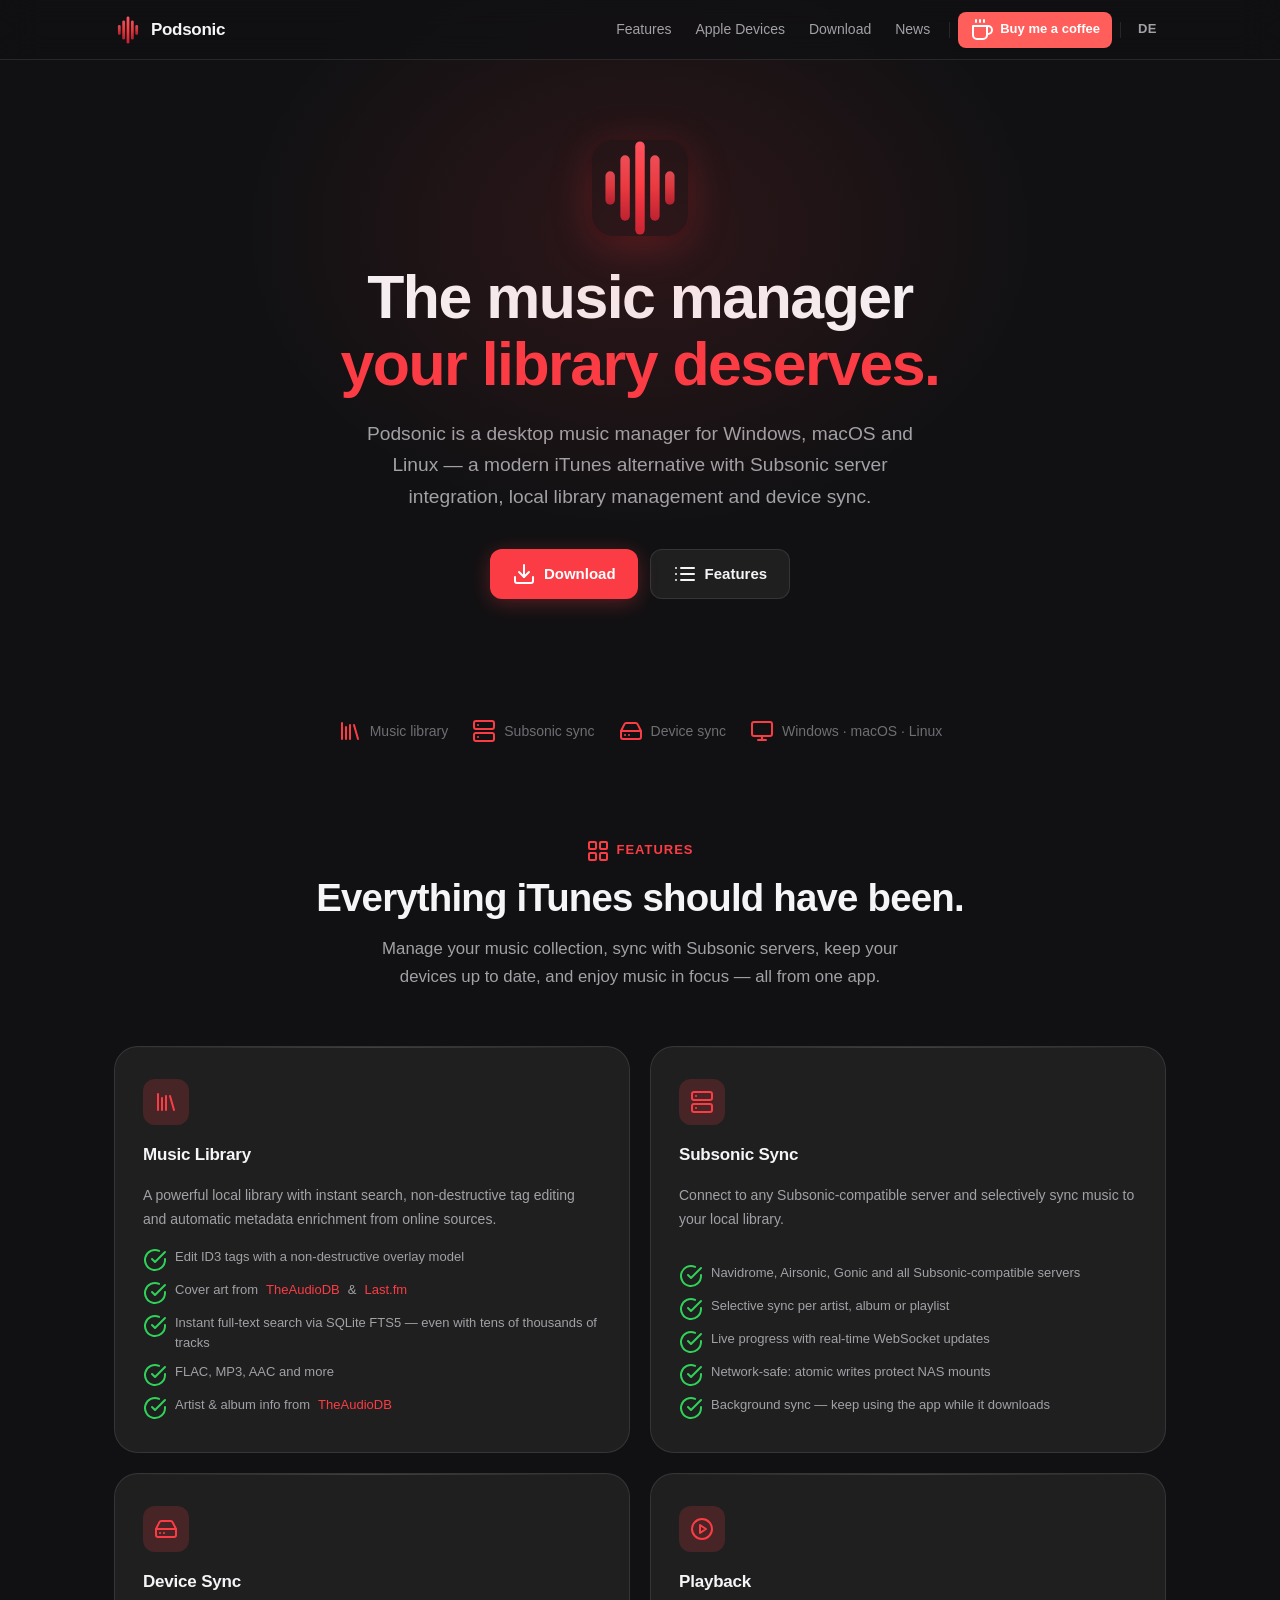
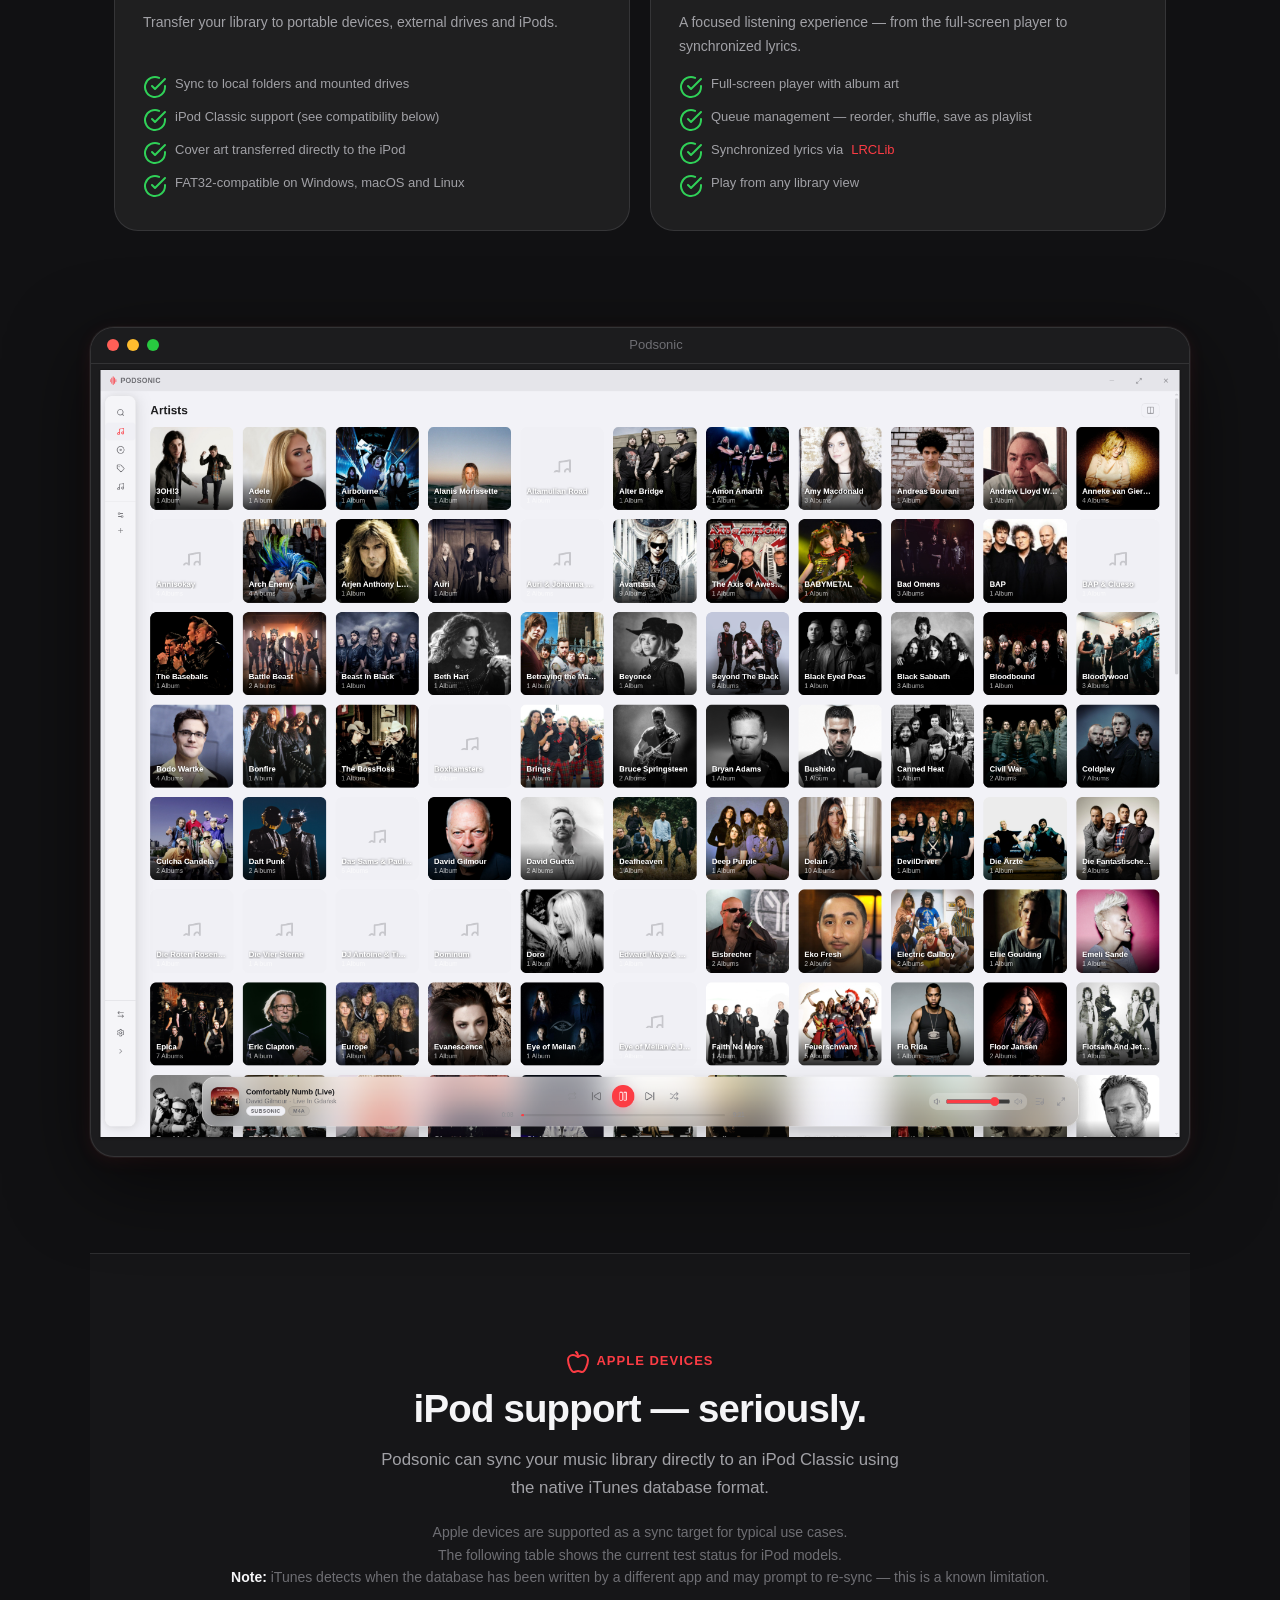
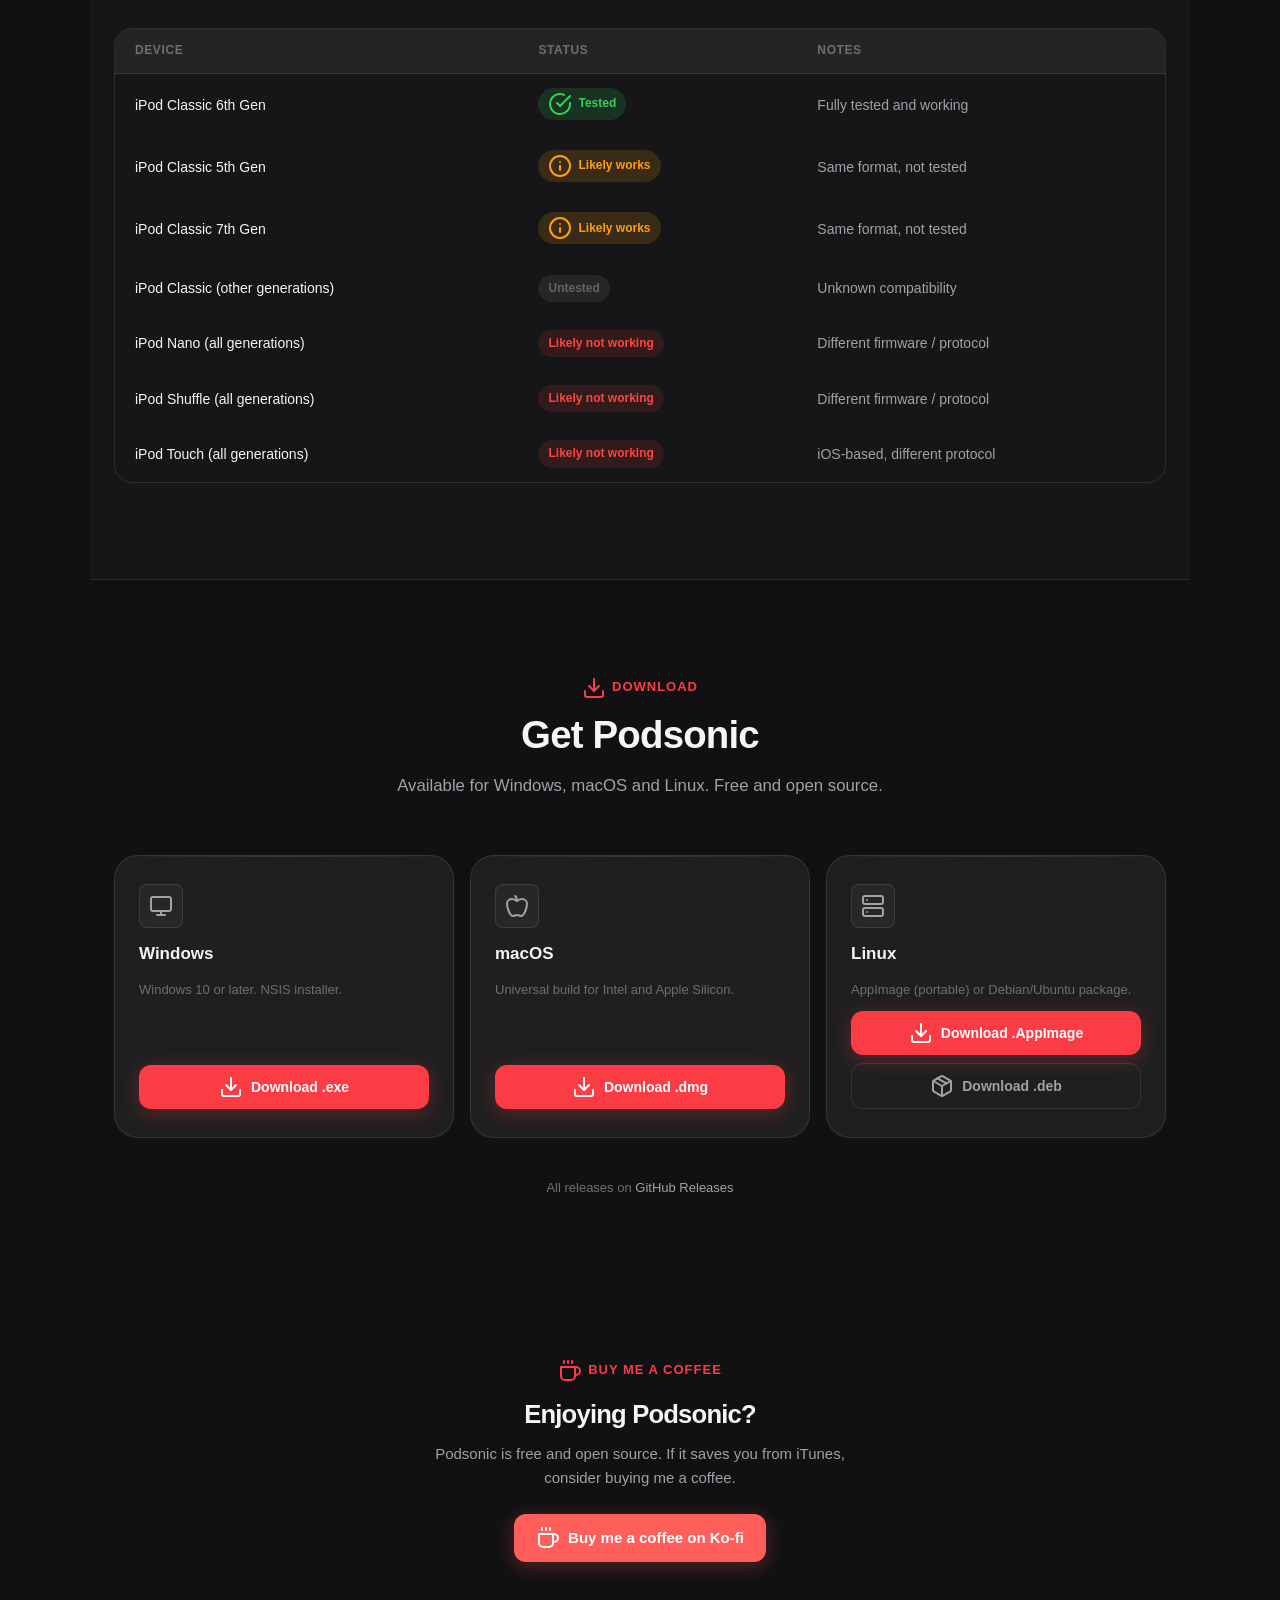
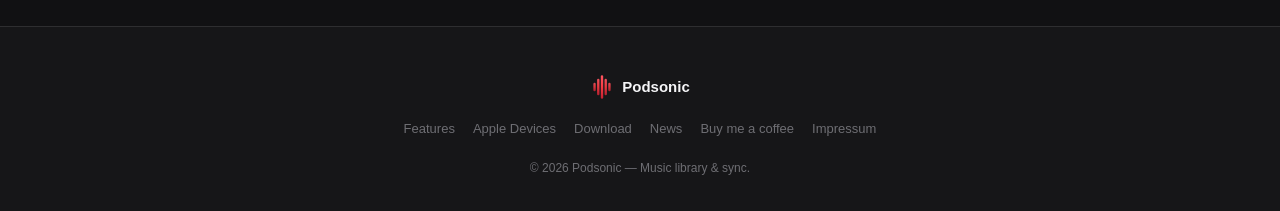
==== commit e9b820b4: "deploy: update website (274eee8104e70e57f9269b1624e1849064ef8a7c)" ====
--- a/docs/index.html
+++ b/docs/index.html
@@ -17,12 +17,13 @@
         <span>Podsonic</span>
       </a>
       <div class="nav-links" id="nav-links">
-        <a href="index.html#features" class="nav-link">Features</a>
+        <a href="features.html" class="nav-link">Features</a>
         <a href="index.html#apple"    class="nav-link">Apple Devices</a>
         <a href="index.html#download" class="nav-link">Download</a>
+        <a href="news.html"           class="nav-link">News</a>
         <div class="nav-sep"></div>
         <a href="https://ko-fi.com/Elmontag" class="nav-kofi" target="_blank" rel="noopener">
-          <svg xmlns="http://www.w3.org/2000/svg" width="24" height="24" viewBox="0 0 24 24" fill="none" stroke="currentColor" stroke-width="2" stroke-linecap="round" stroke-linejoin="round"><path d="M19 14c1.49-1.46 3-3.21 3-5.5A5.5 5.5 0 0 0 16.5 3c-1.76 0-3 .5-4.5 2-1.5-1.5-2.74-2-4.5-2A5.5 5.5 0 0 0 2 8.5c0 2.3 1.5 4.05 3 5.5l7 7Z"/></svg> Support
+          <svg xmlns="http://www.w3.org/2000/svg" width="24" height="24" viewBox="0 0 24 24" fill="none" stroke="currentColor" stroke-width="2" stroke-linecap="round" stroke-linejoin="round"><path d="M17 8h1a4 4 0 1 1 0 8h-1"/><path d="M3 8h14v9a4 4 0 0 1-4 4H7a4 4 0 0 1-4-4Z"/><line x1="6" x2="6" y1="2" y2="4"/><line x1="10" x2="10" y1="2" y2="4"/><line x1="14" x2="14" y1="2" y2="4"/></svg> Buy me a coffee
         </a>
         <div class="nav-sep"></div>
         <a href="de/index.html" class="nav-toggle-btn"
@@ -56,19 +57,18 @@
 <div class="section-header">
 <div class="section-eyebrow"><svg xmlns="http://www.w3.org/2000/svg" width="24" height="24" viewBox="0 0 24 24" fill="none" stroke="currentColor" stroke-width="2" stroke-linecap="round" stroke-linejoin="round"><rect width="7" height="7" x="3" y="3" rx="1"/><rect width="7" height="7" x="14" y="3" rx="1"/><rect width="7" height="7" x="14" y="14" rx="1"/><rect width="7" height="7" x="3" y="14" rx="1"/></svg> Features</div>
 <h2 class="section-title">Everything iTunes should have been.</h2>
-<p class="section-desc">Manage your music collection, sync with your Subsonic server and keep your devices up to date — all from one app.</p>
+<p class="section-desc">Manage your music collection, sync with Subsonic servers, keep your devices up to date, and enjoy music in focus — all from one app.</p>
 </div>
 <div class="feature-cards"><div class="feature-card">
 <div class="feature-card-icon"><svg xmlns="http://www.w3.org/2000/svg" width="24" height="24" viewBox="0 0 24 24" fill="none" stroke="currentColor" stroke-width="2" stroke-linecap="round" stroke-linejoin="round"><path d="m16 6 4 14"/><path d="M12 6v14"/><path d="M8 8v12"/><path d="M4 4v16"/></svg></div>
 <h3>Music Library</h3>
-<p>A powerful local music library with instant search, tag editing and automatic cover art.</p>
+<p>A powerful local library with instant search, non-destructive tag editing and automatic metadata enrichment from online sources.</p>
 <ul>
 <li><svg xmlns="http://www.w3.org/2000/svg" width="24" height="24" viewBox="0 0 24 24" fill="none" stroke="currentColor" stroke-width="2" stroke-linecap="round" stroke-linejoin="round"><path d="M22 11.08V12a10 10 0 1 1-5.93-9.14"/><path d="m9 11 3 3L22 4"/></svg> Edit ID3 tags with a non-destructive overlay model</li>
-<li><svg xmlns="http://www.w3.org/2000/svg" width="24" height="24" viewBox="0 0 24 24" fill="none" stroke="currentColor" stroke-width="2" stroke-linecap="round" stroke-linejoin="round"><path d="M22 11.08V12a10 10 0 1 1-5.93-9.14"/><path d="m9 11 3 3L22 4"/></svg> Automatic cover art from multiple online sources</li>
-<li><svg xmlns="http://www.w3.org/2000/svg" width="24" height="24" viewBox="0 0 24 24" fill="none" stroke="currentColor" stroke-width="2" stroke-linecap="round" stroke-linejoin="round"><path d="M22 11.08V12a10 10 0 1 1-5.93-9.14"/><path d="m9 11 3 3L22 4"/></svg> Instant full-text search via SQLite FTS5</li>
+<li><svg xmlns="http://www.w3.org/2000/svg" width="24" height="24" viewBox="0 0 24 24" fill="none" stroke="currentColor" stroke-width="2" stroke-linecap="round" stroke-linejoin="round"><path d="M22 11.08V12a10 10 0 1 1-5.93-9.14"/><path d="m9 11 3 3L22 4"/></svg> Cover art from <a href="https://www.theaudiodb.com" target="_blank" rel="noopener">TheAudioDB</a> &amp; <a href="https://www.last.fm" target="_blank" rel="noopener">Last.fm</a></li>
+<li><svg xmlns="http://www.w3.org/2000/svg" width="24" height="24" viewBox="0 0 24 24" fill="none" stroke="currentColor" stroke-width="2" stroke-linecap="round" stroke-linejoin="round"><path d="M22 11.08V12a10 10 0 1 1-5.93-9.14"/><path d="m9 11 3 3L22 4"/></svg> Instant full-text search via SQLite FTS5 — even with tens of thousands of tracks</li>
 <li><svg xmlns="http://www.w3.org/2000/svg" width="24" height="24" viewBox="0 0 24 24" fill="none" stroke="currentColor" stroke-width="2" stroke-linecap="round" stroke-linejoin="round"><path d="M22 11.08V12a10 10 0 1 1-5.93-9.14"/><path d="m9 11 3 3L22 4"/></svg> FLAC, MP3, AAC and more</li>
-<li><svg xmlns="http://www.w3.org/2000/svg" width="24" height="24" viewBox="0 0 24 24" fill="none" stroke="currentColor" stroke-width="2" stroke-linecap="round" stroke-linejoin="round"><path d="M22 11.08V12a10 10 0 1 1-5.93-9.14"/><path d="m9 11 3 3L22 4"/></svg> Artist and album info from TheAudioDB &amp; Last.fm</li>
-<li><svg xmlns="http://www.w3.org/2000/svg" width="24" height="24" viewBox="0 0 24 24" fill="none" stroke="currentColor" stroke-width="2" stroke-linecap="round" stroke-linejoin="round"><path d="M22 11.08V12a10 10 0 1 1-5.93-9.14"/><path d="m9 11 3 3L22 4"/></svg> Synced &amp; plain lyrics via <a href="https://lrclib.net" target="_blank" rel="noopener">LRCLib</a></li>
+<li><svg xmlns="http://www.w3.org/2000/svg" width="24" height="24" viewBox="0 0 24 24" fill="none" stroke="currentColor" stroke-width="2" stroke-linecap="round" stroke-linejoin="round"><path d="M22 11.08V12a10 10 0 1 1-5.93-9.14"/><path d="m9 11 3 3L22 4"/></svg> Artist &amp; album info from <a href="https://www.theaudiodb.com" target="_blank" rel="noopener">TheAudioDB</a></li>
 </ul>
 </div><div class="feature-card">
 <div class="feature-card-icon"><svg xmlns="http://www.w3.org/2000/svg" width="24" height="24" viewBox="0 0 24 24" fill="none" stroke="currentColor" stroke-width="2" stroke-linecap="round" stroke-linejoin="round"><rect width="20" height="8" x="2" y="2" rx="2" ry="2"/><rect width="20" height="8" x="2" y="14" rx="2" ry="2"/><line x1="6" x2="6.01" y1="6" y2="6"/><line x1="6" x2="6.01" y1="18" y2="18"/></svg></div>
@@ -84,12 +84,22 @@
 </div><div class="feature-card">
 <div class="feature-card-icon"><svg xmlns="http://www.w3.org/2000/svg" width="24" height="24" viewBox="0 0 24 24" fill="none" stroke="currentColor" stroke-width="2" stroke-linecap="round" stroke-linejoin="round"><line x1="22" x2="2" y1="12" y2="12"/><path d="M5.45 5.11 2 12v6a2 2 0 0 0 2 2h16a2 2 0 0 0 2-2v-6l-3.45-6.89A2 2 0 0 0 16.76 4H7.24a2 2 0 0 0-1.79 1.11z"/><line x1="6" x2="6.01" y1="16" y2="16"/><line x1="10" x2="10.01" y1="16" y2="16"/></svg></div>
 <h3>Device Sync</h3>
-<p>Transfer your library to portable devices and local folders — including iPod support.</p>
+<p>Transfer your library to portable devices, external drives and iPods.</p>
 <ul>
 <li><svg xmlns="http://www.w3.org/2000/svg" width="24" height="24" viewBox="0 0 24 24" fill="none" stroke="currentColor" stroke-width="2" stroke-linecap="round" stroke-linejoin="round"><path d="M22 11.08V12a10 10 0 1 1-5.93-9.14"/><path d="m9 11 3 3L22 4"/></svg> Sync to local folders and mounted drives</li>
 <li><svg xmlns="http://www.w3.org/2000/svg" width="24" height="24" viewBox="0 0 24 24" fill="none" stroke="currentColor" stroke-width="2" stroke-linecap="round" stroke-linejoin="round"><path d="M22 11.08V12a10 10 0 1 1-5.93-9.14"/><path d="m9 11 3 3L22 4"/></svg> iPod Classic support (see compatibility below)</li>
-<li><svg xmlns="http://www.w3.org/2000/svg" width="24" height="24" viewBox="0 0 24 24" fill="none" stroke="currentColor" stroke-width="2" stroke-linecap="round" stroke-linejoin="round"><path d="M22 11.08V12a10 10 0 1 1-5.93-9.14"/><path d="m9 11 3 3L22 4"/></svg> Full-screen now-playing with album art</li>
+<li><svg xmlns="http://www.w3.org/2000/svg" width="24" height="24" viewBox="0 0 24 24" fill="none" stroke="currentColor" stroke-width="2" stroke-linecap="round" stroke-linejoin="round"><path d="M22 11.08V12a10 10 0 1 1-5.93-9.14"/><path d="m9 11 3 3L22 4"/></svg> Cover art transferred directly to the iPod</li>
+<li><svg xmlns="http://www.w3.org/2000/svg" width="24" height="24" viewBox="0 0 24 24" fill="none" stroke="currentColor" stroke-width="2" stroke-linecap="round" stroke-linejoin="round"><path d="M22 11.08V12a10 10 0 1 1-5.93-9.14"/><path d="m9 11 3 3L22 4"/></svg> FAT32-compatible on Windows, macOS and Linux</li>
+</ul>
+</div><div class="feature-card">
+<div class="feature-card-icon"><svg xmlns="http://www.w3.org/2000/svg" width="24" height="24" viewBox="0 0 24 24" fill="none" stroke="currentColor" stroke-width="2" stroke-linecap="round" stroke-linejoin="round"><circle cx="12" cy="12" r="10"/><polygon points="10 8 16 12 10 16 10 8"/></svg></div>
+<h3>Playback</h3>
+<p>A focused listening experience — from the full-screen player to synchronized lyrics.</p>
+<ul>
+<li><svg xmlns="http://www.w3.org/2000/svg" width="24" height="24" viewBox="0 0 24 24" fill="none" stroke="currentColor" stroke-width="2" stroke-linecap="round" stroke-linejoin="round"><path d="M22 11.08V12a10 10 0 1 1-5.93-9.14"/><path d="m9 11 3 3L22 4"/></svg> Full-screen player with album art</li>
 <li><svg xmlns="http://www.w3.org/2000/svg" width="24" height="24" viewBox="0 0 24 24" fill="none" stroke="currentColor" stroke-width="2" stroke-linecap="round" stroke-linejoin="round"><path d="M22 11.08V12a10 10 0 1 1-5.93-9.14"/><path d="m9 11 3 3L22 4"/></svg> Queue management — reorder, shuffle, save as playlist</li>
+<li><svg xmlns="http://www.w3.org/2000/svg" width="24" height="24" viewBox="0 0 24 24" fill="none" stroke="currentColor" stroke-width="2" stroke-linecap="round" stroke-linejoin="round"><path d="M22 11.08V12a10 10 0 1 1-5.93-9.14"/><path d="m9 11 3 3L22 4"/></svg> Synchronized lyrics via <a href="https://lrclib.net" target="_blank" rel="noopener">LRCLib</a></li>
+<li><svg xmlns="http://www.w3.org/2000/svg" width="24" height="24" viewBox="0 0 24 24" fill="none" stroke="currentColor" stroke-width="2" stroke-linecap="round" stroke-linejoin="round"><path d="M22 11.08V12a10 10 0 1 1-5.93-9.14"/><path d="m9 11 3 3L22 4"/></svg> Play from any library view</li>
 </ul>
 </div></div>
 </section><section class="screenshot-section">
@@ -200,11 +210,11 @@
 </div></div>
 <p class="dl-note">All releases on <a href="https://github.com/Elmontag/podsonic-releases/releases" target="_blank" rel="noopener">GitHub Releases</a></p>
 </section><section class="support-section">
-<div class="section-eyebrow" style="justify-content:center;margin-bottom:16px"><svg xmlns="http://www.w3.org/2000/svg" width="24" height="24" viewBox="0 0 24 24" fill="none" stroke="currentColor" stroke-width="2" stroke-linecap="round" stroke-linejoin="round"><path d="M19 14c1.49-1.46 3-3.21 3-5.5A5.5 5.5 0 0 0 16.5 3c-1.76 0-3 .5-4.5 2-1.5-1.5-2.74-2-4.5-2A5.5 5.5 0 0 0 2 8.5c0 2.3 1.5 4.05 3 5.5l7 7Z"/></svg> Support</div>
+<div class="section-eyebrow" style="justify-content:center;margin-bottom:16px"><svg xmlns="http://www.w3.org/2000/svg" width="24" height="24" viewBox="0 0 24 24" fill="none" stroke="currentColor" stroke-width="2" stroke-linecap="round" stroke-linejoin="round"><path d="M17 8h1a4 4 0 1 1 0 8h-1"/><path d="M3 8h14v9a4 4 0 0 1-4 4H7a4 4 0 0 1-4-4Z"/><line x1="6" x2="6" y1="2" y2="4"/><line x1="10" x2="10" y1="2" y2="4"/><line x1="14" x2="14" y1="2" y2="4"/></svg> Buy me a coffee</div>
 <h2 class="section-title" style="text-align:center;font-size:1.6rem;margin-bottom:12px">Enjoying Podsonic?</h2>
 <p>Podsonic is free and open source. If it saves you from iTunes, consider buying me a coffee.</p>
 <a href="https://ko-fi.com/Elmontag" class="btn btn-kofi" target="_blank" rel="noopener">
-<svg xmlns="http://www.w3.org/2000/svg" width="24" height="24" viewBox="0 0 24 24" fill="none" stroke="currentColor" stroke-width="2" stroke-linecap="round" stroke-linejoin="round"><path d="M19 14c1.49-1.46 3-3.21 3-5.5A5.5 5.5 0 0 0 16.5 3c-1.76 0-3 .5-4.5 2-1.5-1.5-2.74-2-4.5-2A5.5 5.5 0 0 0 2 8.5c0 2.3 1.5 4.05 3 5.5l7 7Z"/></svg> Support on Ko-fi
+<svg xmlns="http://www.w3.org/2000/svg" width="24" height="24" viewBox="0 0 24 24" fill="none" stroke="currentColor" stroke-width="2" stroke-linecap="round" stroke-linejoin="round"><path d="M17 8h1a4 4 0 1 1 0 8h-1"/><path d="M3 8h14v9a4 4 0 0 1-4 4H7a4 4 0 0 1-4-4Z"/><line x1="6" x2="6" y1="2" y2="4"/><line x1="10" x2="10" y1="2" y2="4"/><line x1="14" x2="14" y1="2" y2="4"/></svg> Buy me a coffee on Ko-fi
 </a>
 </section>
 
@@ -217,10 +227,11 @@
         <span>Podsonic</span>
       </div>
       <div class="footer-links">
-        <a href="index.html#features">Features</a>
+        <a href="features.html">Features</a>
         <a href="index.html#apple">Apple Devices</a>
         <a href="index.html#download">Download</a>
-        <a href="https://ko-fi.com/Elmontag" target="_blank" rel="noopener">Support</a>
+        <a href="news.html">News</a>
+        <a href="https://ko-fi.com/Elmontag" target="_blank" rel="noopener">Buy me a coffee</a>
         <a href="impressum.html">Impressum</a>
       </div>
       <div class="footer-copy">&copy; 2026 Podsonic — Music library &amp; sync.</div>
--- a/docs/assets/css/style.css
+++ b/docs/assets/css/style.css
@@ -355,7 +355,7 @@
 
 .feature-cards {
   display: grid;
-  grid-template-columns: repeat(3, 1fr);
+  grid-template-columns: repeat(2, 1fr);
   gap: 20px;
 }
 
@@ -429,6 +429,127 @@
   flex-shrink: 0;
   color: var(--success);
   margin-top: 1px;
+}
+
+/* ══════════════════════════════════════════════════════════════
+   Features Detail Page (features.html)
+   ══════════════════════════════════════════════════════════════ */
+
+.page-features .page-header {
+  padding: calc(var(--nav-h) + 64px) var(--page-pad) 48px;
+  max-width: var(--max-w);
+  margin: 0 auto;
+}
+
+.page-features .page-header h1 {
+  font-size: clamp(2rem, 5vw, 3rem);
+  font-weight: 800;
+  color: var(--text);
+  letter-spacing: -0.04em;
+  margin-bottom: 16px;
+}
+
+.page-features .page-header p {
+  font-size: 16px;
+  color: var(--text2);
+  max-width: 600px;
+  line-height: 1.65;
+}
+
+.features-detail {
+  padding: 64px var(--page-pad);
+  border-top: 1px solid var(--border);
+}
+
+.features-detail:nth-child(even) {
+  background: var(--bg2);
+}
+
+.features-detail .section-header {
+  max-width: var(--max-w);
+  margin: 0 auto 40px;
+}
+
+.features-detail .section-header h2 {
+  font-size: clamp(1.5rem, 3vw, 2.25rem);
+  font-weight: 800;
+  color: var(--text);
+  letter-spacing: -0.03em;
+  margin-bottom: 12px;
+}
+
+.features-detail .section-intro {
+  font-size: 15px;
+  color: var(--text2);
+  max-width: 640px;
+  line-height: 1.65;
+  margin: 0;
+}
+
+.fd-grid {
+  display: grid;
+  grid-template-columns: repeat(auto-fill, minmax(260px, 1fr));
+  gap: 20px;
+  max-width: var(--max-w);
+  margin: 0 auto;
+}
+
+.fd-card {
+  background: var(--surface);
+  border: 1px solid var(--border);
+  border-radius: var(--r-xl);
+  padding: 28px 24px;
+  display: flex;
+  flex-direction: column;
+  gap: 12px;
+  transition: background 0.2s, border-color 0.2s, transform 0.2s;
+}
+
+.fd-card:hover {
+  background: var(--surface-hover);
+  border-color: var(--border-strong);
+  transform: translateY(-2px);
+}
+
+.fd-icon {
+  width: 40px;
+  height: 40px;
+  border-radius: var(--r-md);
+  background: var(--accent-dim);
+  display: flex;
+  align-items: center;
+  justify-content: center;
+  color: var(--accent);
+  flex-shrink: 0;
+}
+
+.fd-card h3 {
+  font-size: 16px;
+  font-weight: 700;
+  color: var(--text);
+  letter-spacing: -0.2px;
+  margin: 0;
+}
+
+.fd-card p {
+  font-size: 13.5px;
+  color: var(--text2);
+  line-height: 1.65;
+  margin: 0;
+  flex: 1;
+}
+
+.fd-card a {
+  color: var(--accent);
+}
+
+.fd-card a:hover {
+  opacity: 0.8;
+}
+
+.features-detail .cta-section {
+  max-width: var(--max-w);
+  margin: 0 auto;
 }
 
 /* ══════════════════════════════════════════════════════════════
@@ -708,6 +829,91 @@
 }
 
 /* ══════════════════════════════════════════════════════════════
+   News
+   ══════════════════════════════════════════════════════════════ */
+
+.news-section, .news-post {
+  max-width: 720px;
+  margin: 0 auto;
+  padding: calc(var(--nav-h) + 48px) var(--page-pad) 96px;
+}
+
+.news-section h1, .news-post h1 {
+  font-size: 28px;
+  font-weight: 800;
+  margin-bottom: 32px;
+  color: var(--text);
+}
+
+.news-item {
+  background: var(--bg2);
+  border: 1px solid var(--border);
+  border-radius: 12px;
+  padding: 24px 28px;
+  margin-bottom: 20px;
+}
+
+.news-item-title {
+  font-size: 18px;
+  font-weight: 700;
+  margin: 0 0 6px;
+}
+
+.news-item-title a {
+  color: var(--text);
+  text-decoration: none;
+}
+
+.news-item-title a:hover { color: var(--accent); }
+
+.news-date {
+  display: block;
+  font-size: 12px;
+  color: var(--text2);
+  margin-bottom: 10px;
+}
+
+.news-item-summary {
+  font-size: 14px;
+  color: var(--text2);
+  line-height: 1.7;
+  margin: 0 0 12px;
+}
+
+.news-read-more {
+  font-size: 13px;
+  font-weight: 600;
+  color: var(--accent);
+  text-decoration: none;
+}
+
+.news-read-more:hover { text-decoration: underline; }
+
+.news-post h1, .news-post h2, .news-post h3 {
+  color: var(--text);
+  font-weight: 700;
+  margin-top: 28px;
+  margin-bottom: 10px;
+}
+
+.news-post h1 { font-size: 26px; margin-top: 0; }
+.news-post h2 { font-size: 18px; border-bottom: 1px solid var(--border); padding-bottom: 6px; }
+.news-post h3 { font-size: 15px; }
+
+.news-post p, .news-post li {
+  font-size: 15px;
+  color: var(--text2);
+  line-height: 1.75;
+}
+
+.news-post ul, .news-post ol {
+  padding-left: 22px;
+  margin-bottom: 14px;
+}
+
+.news-post a { color: var(--accent); }
+
+/* ══════════════════════════════════════════════════════════════
    Footer
    ══════════════════════════════════════════════════════════════ */
 
@@ -755,6 +961,7 @@
 @media (max-width: 900px) {
   .feature-cards  { grid-template-columns: 1fr; }
   .download-cards { grid-template-columns: 1fr; }
+  .fd-grid        { grid-template-columns: 1fr; }
 }
 
 @media (max-width: 768px) {
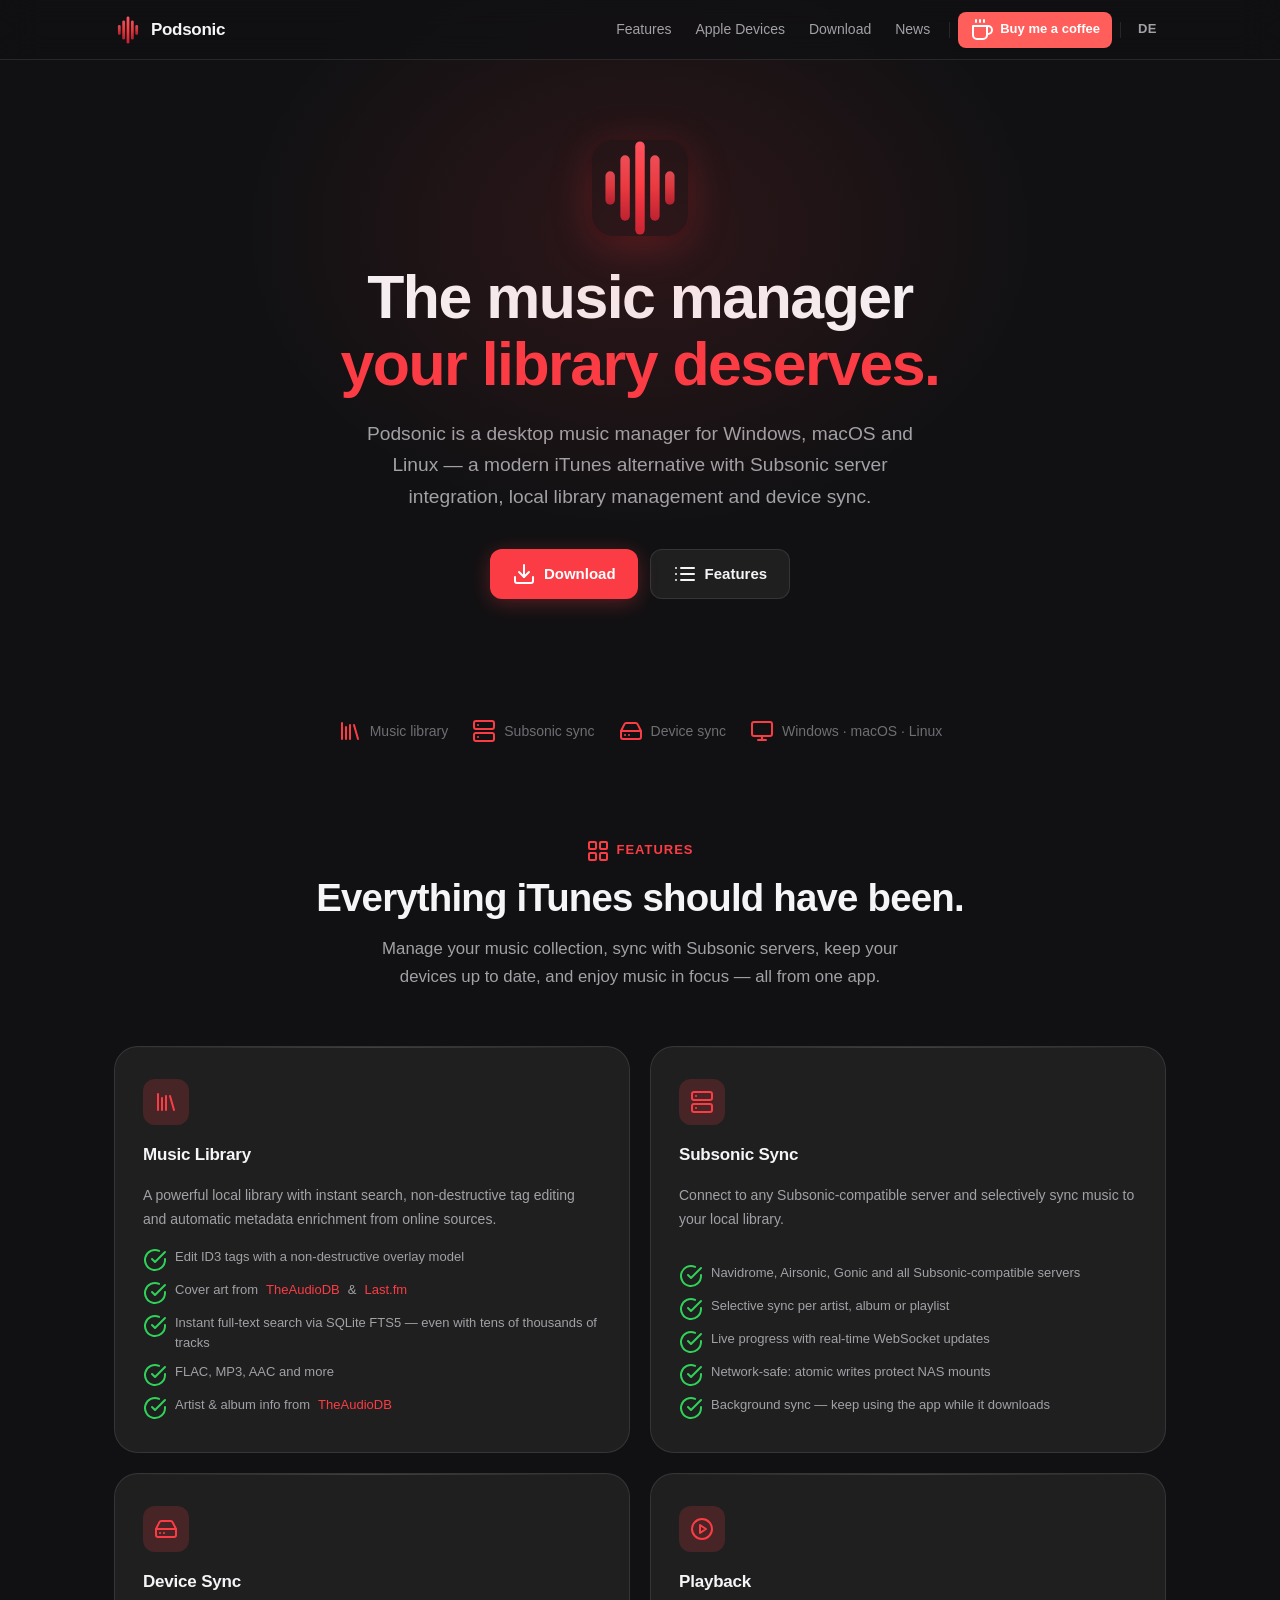
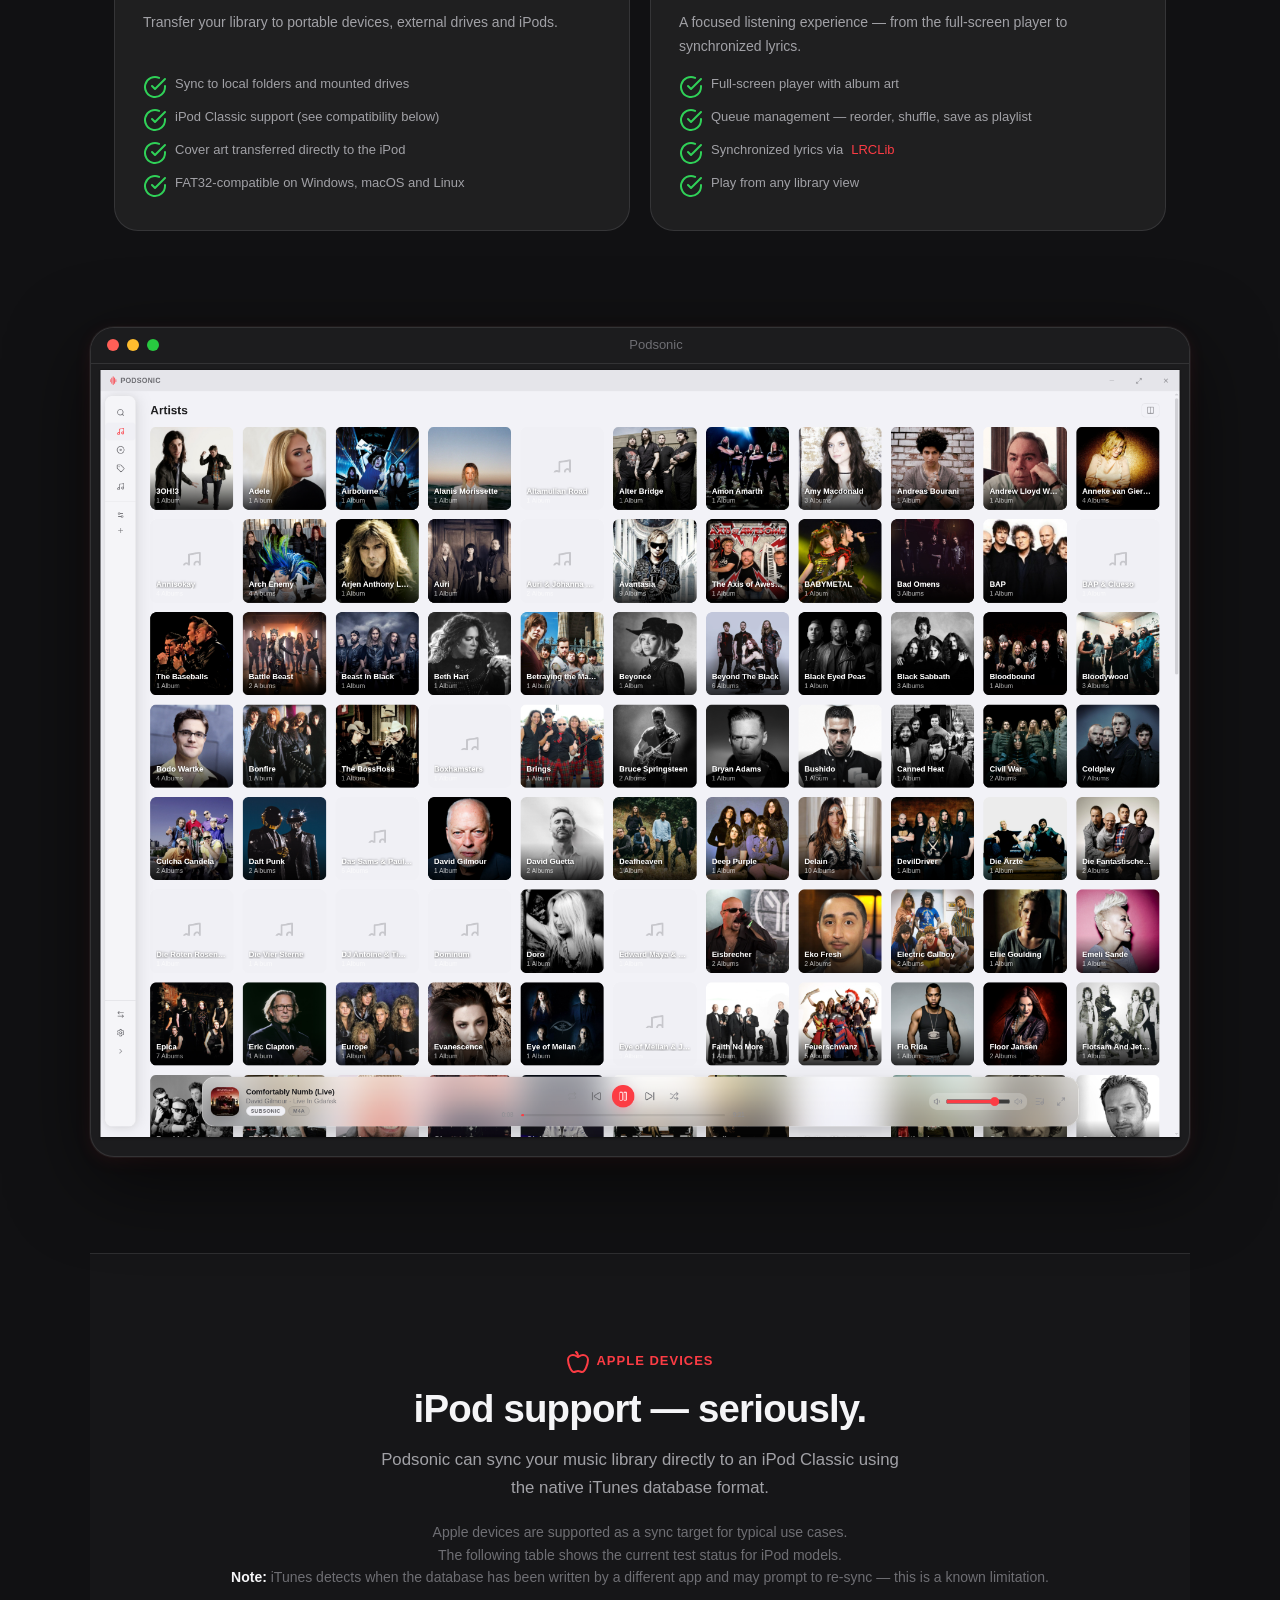
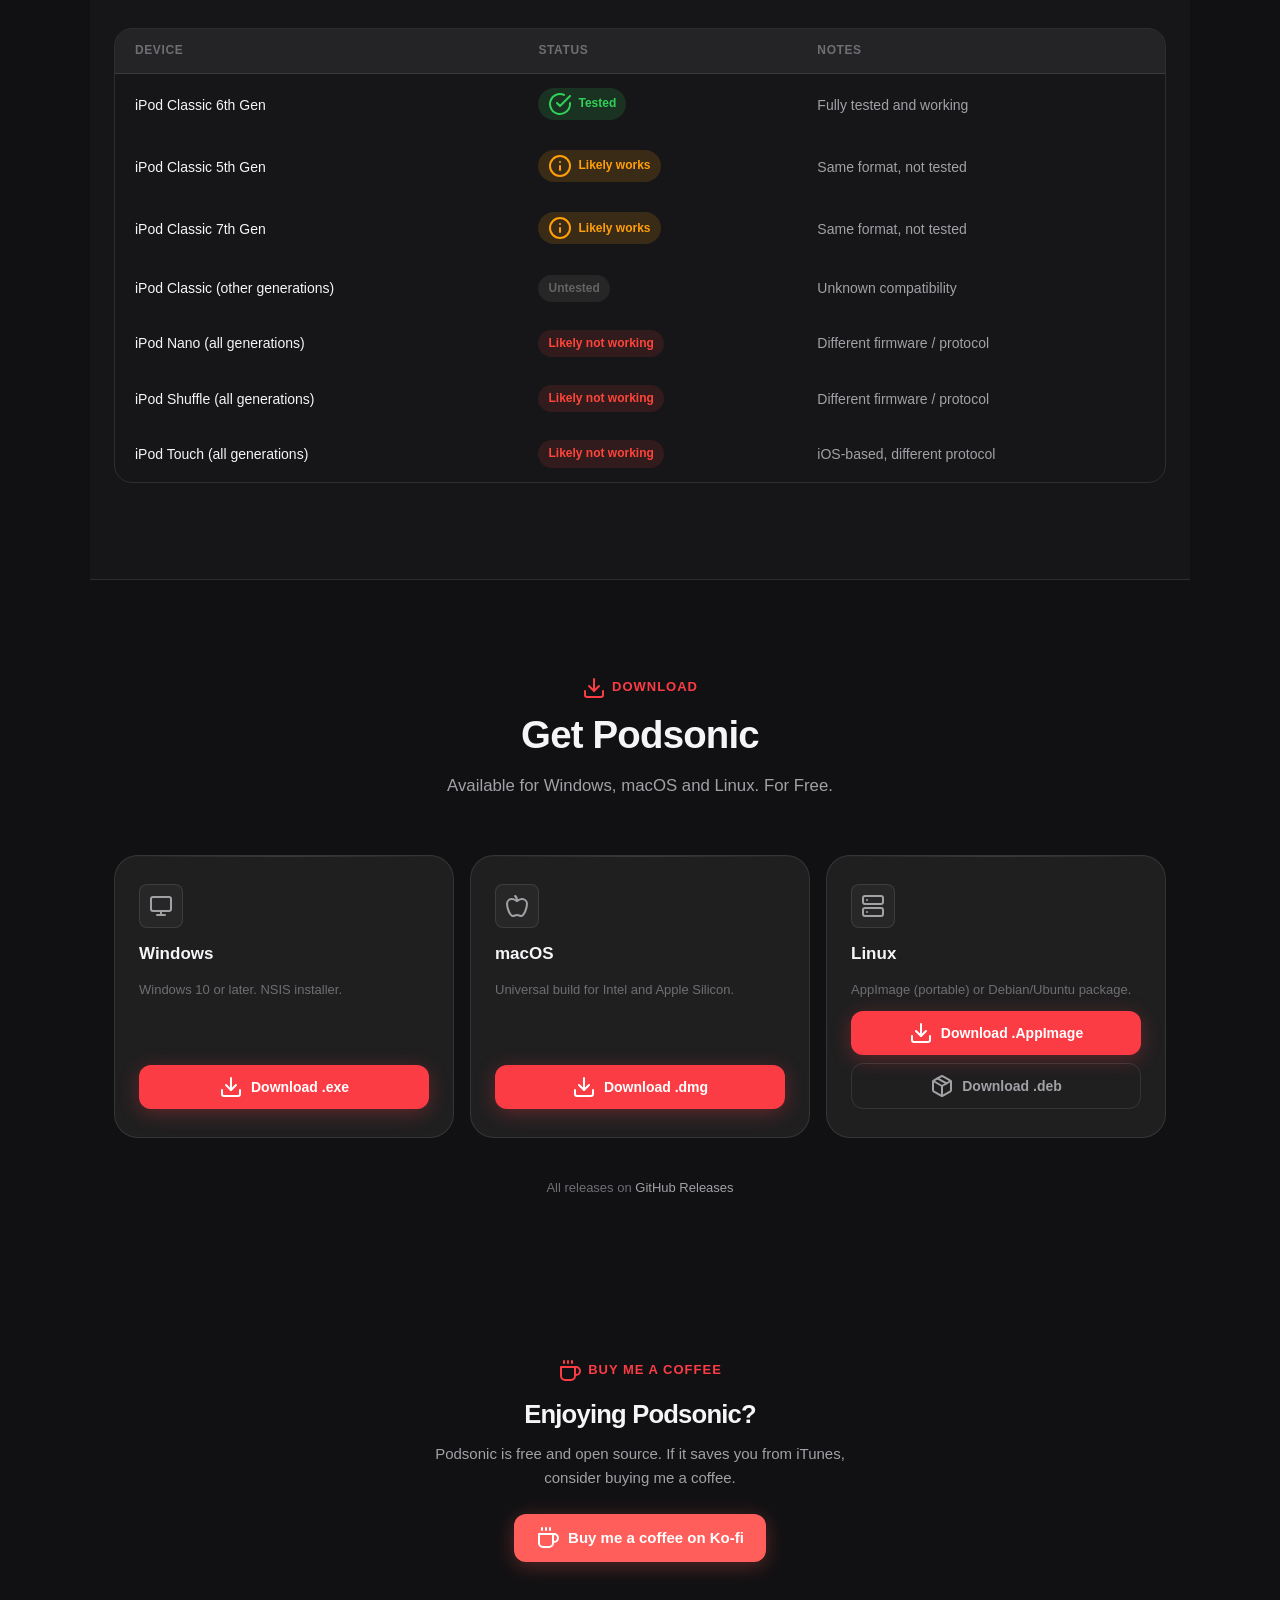
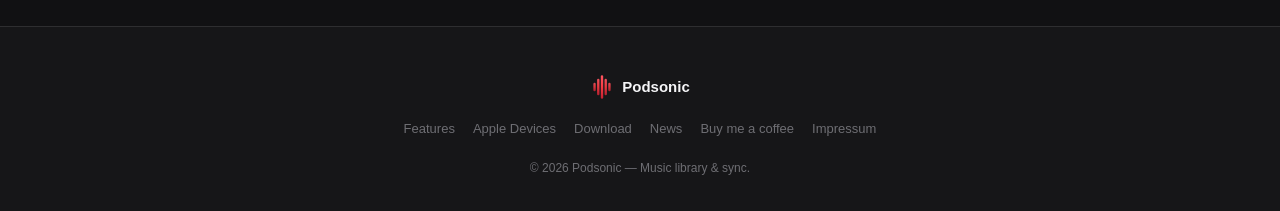
==== commit d3557564: "Update download section description for clarity" ====
--- a/docs/index.html
+++ b/docs/index.html
@@ -175,7 +175,7 @@
 <div class="section-header">
 <div class="section-eyebrow"><svg xmlns="http://www.w3.org/2000/svg" width="24" height="24" viewBox="0 0 24 24" fill="none" stroke="currentColor" stroke-width="2" stroke-linecap="round" stroke-linejoin="round"><path d="M21 15v4a2 2 0 0 1-2 2H5a2 2 0 0 1-2-2v-4"/><polyline points="7 10 12 15 17 10"/><line x1="12" x2="12" y1="15" y2="3"/></svg> Download</div>
 <h2 class="section-title">Get Podsonic</h2>
-<p class="section-desc">Available for Windows, macOS and Linux. Free and open source.</p>
+<p class="section-desc">Available for Windows, macOS and Linux. For Free.</p>
 </div>
 <div class="download-cards"><div class="dl-card">
 <div class="dl-card-icon"><svg xmlns="http://www.w3.org/2000/svg" width="24" height="24" viewBox="0 0 24 24" fill="none" stroke="currentColor" stroke-width="2" stroke-linecap="round" stroke-linejoin="round"><rect width="20" height="14" x="2" y="3" rx="2"/><line x1="8" x2="16" y1="21" y2="21"/><line x1="12" x2="12" y1="17" y2="21"/></svg></div>
@@ -267,4 +267,4 @@
   </script>
 
 </body>
-</html>+</html>
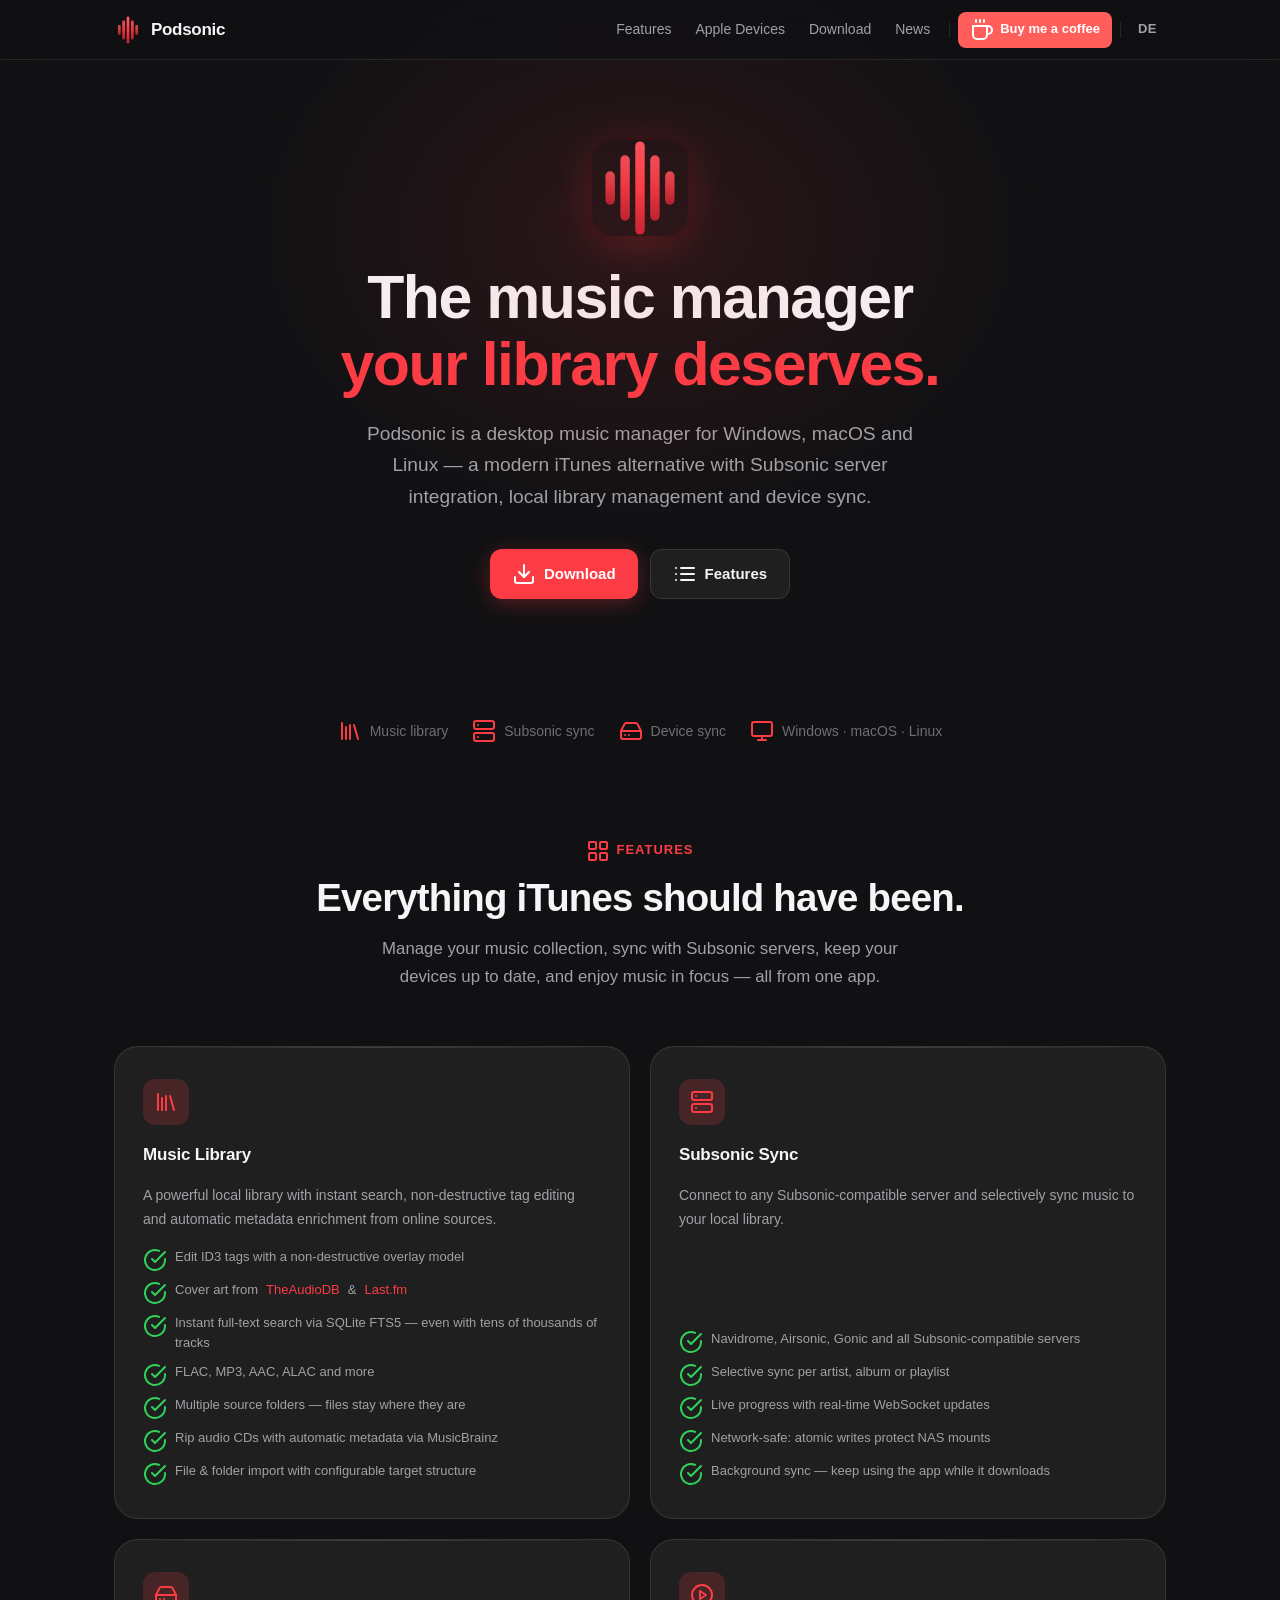
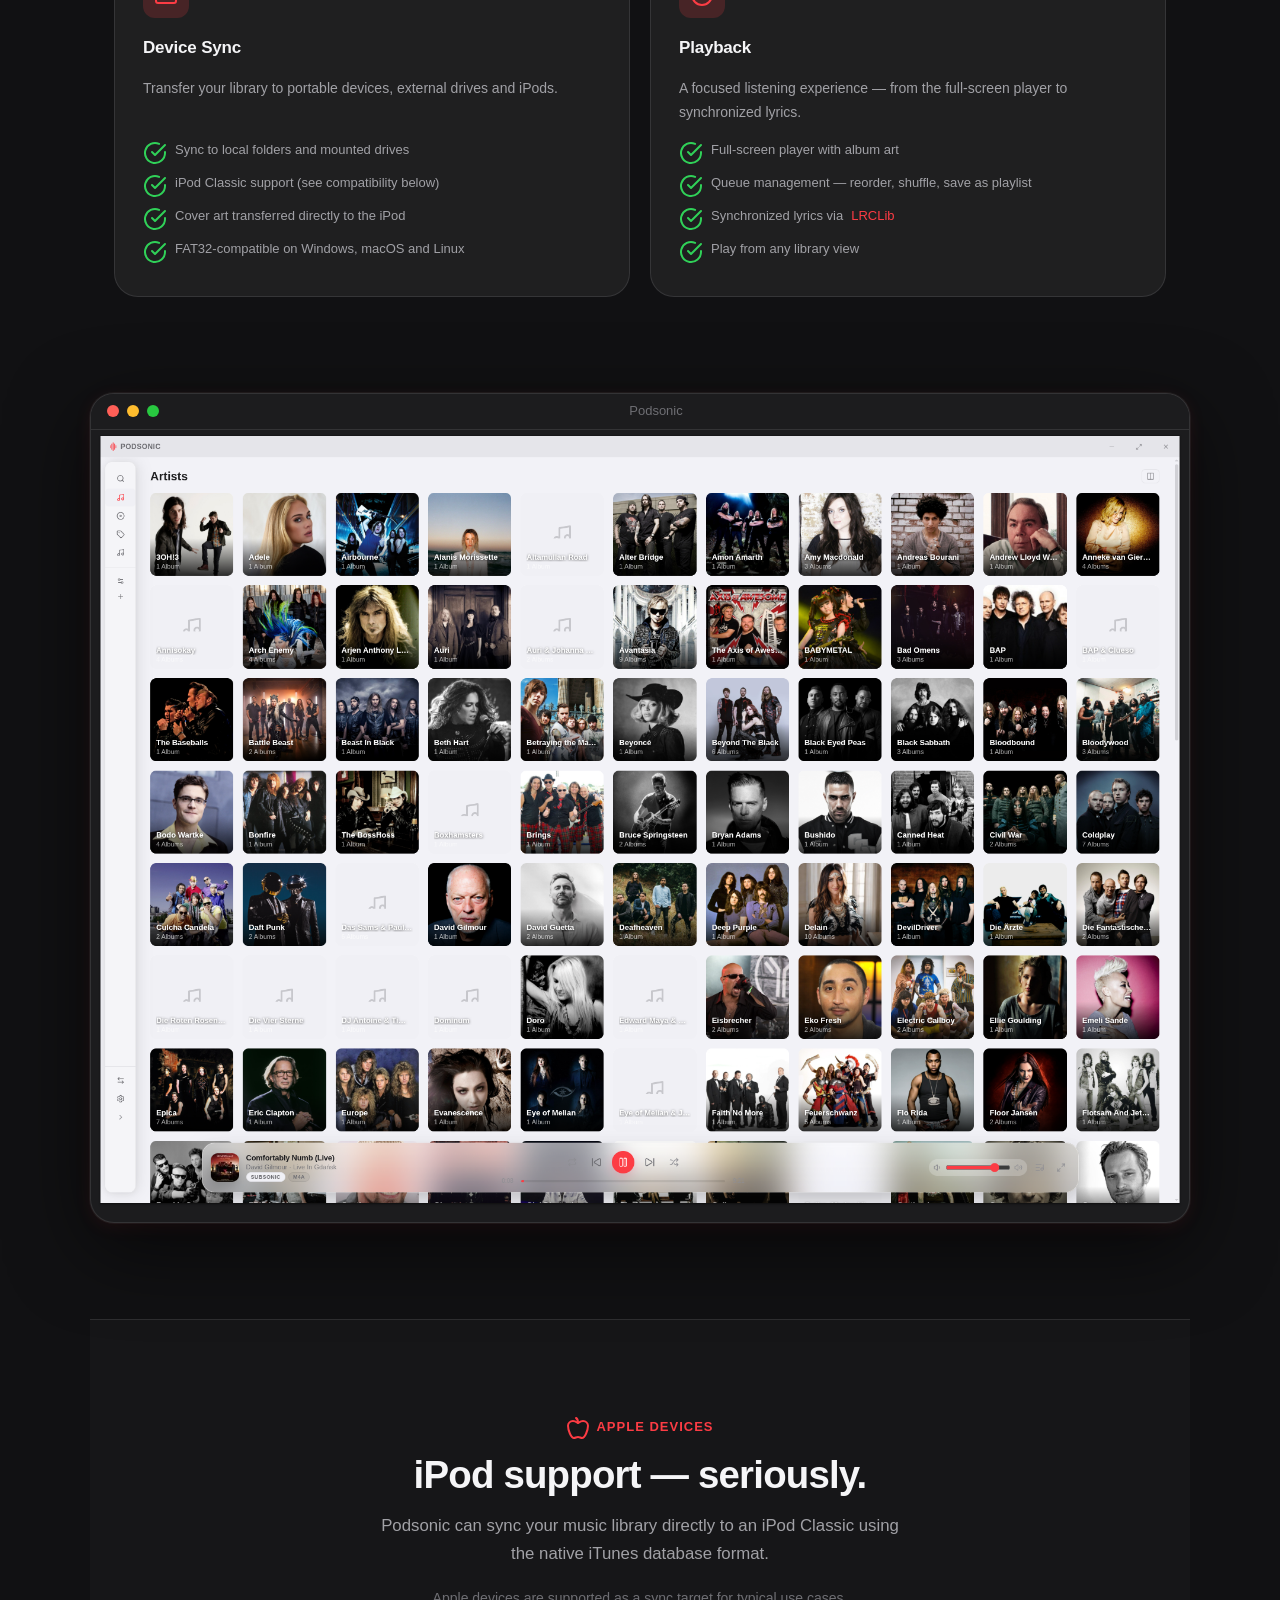
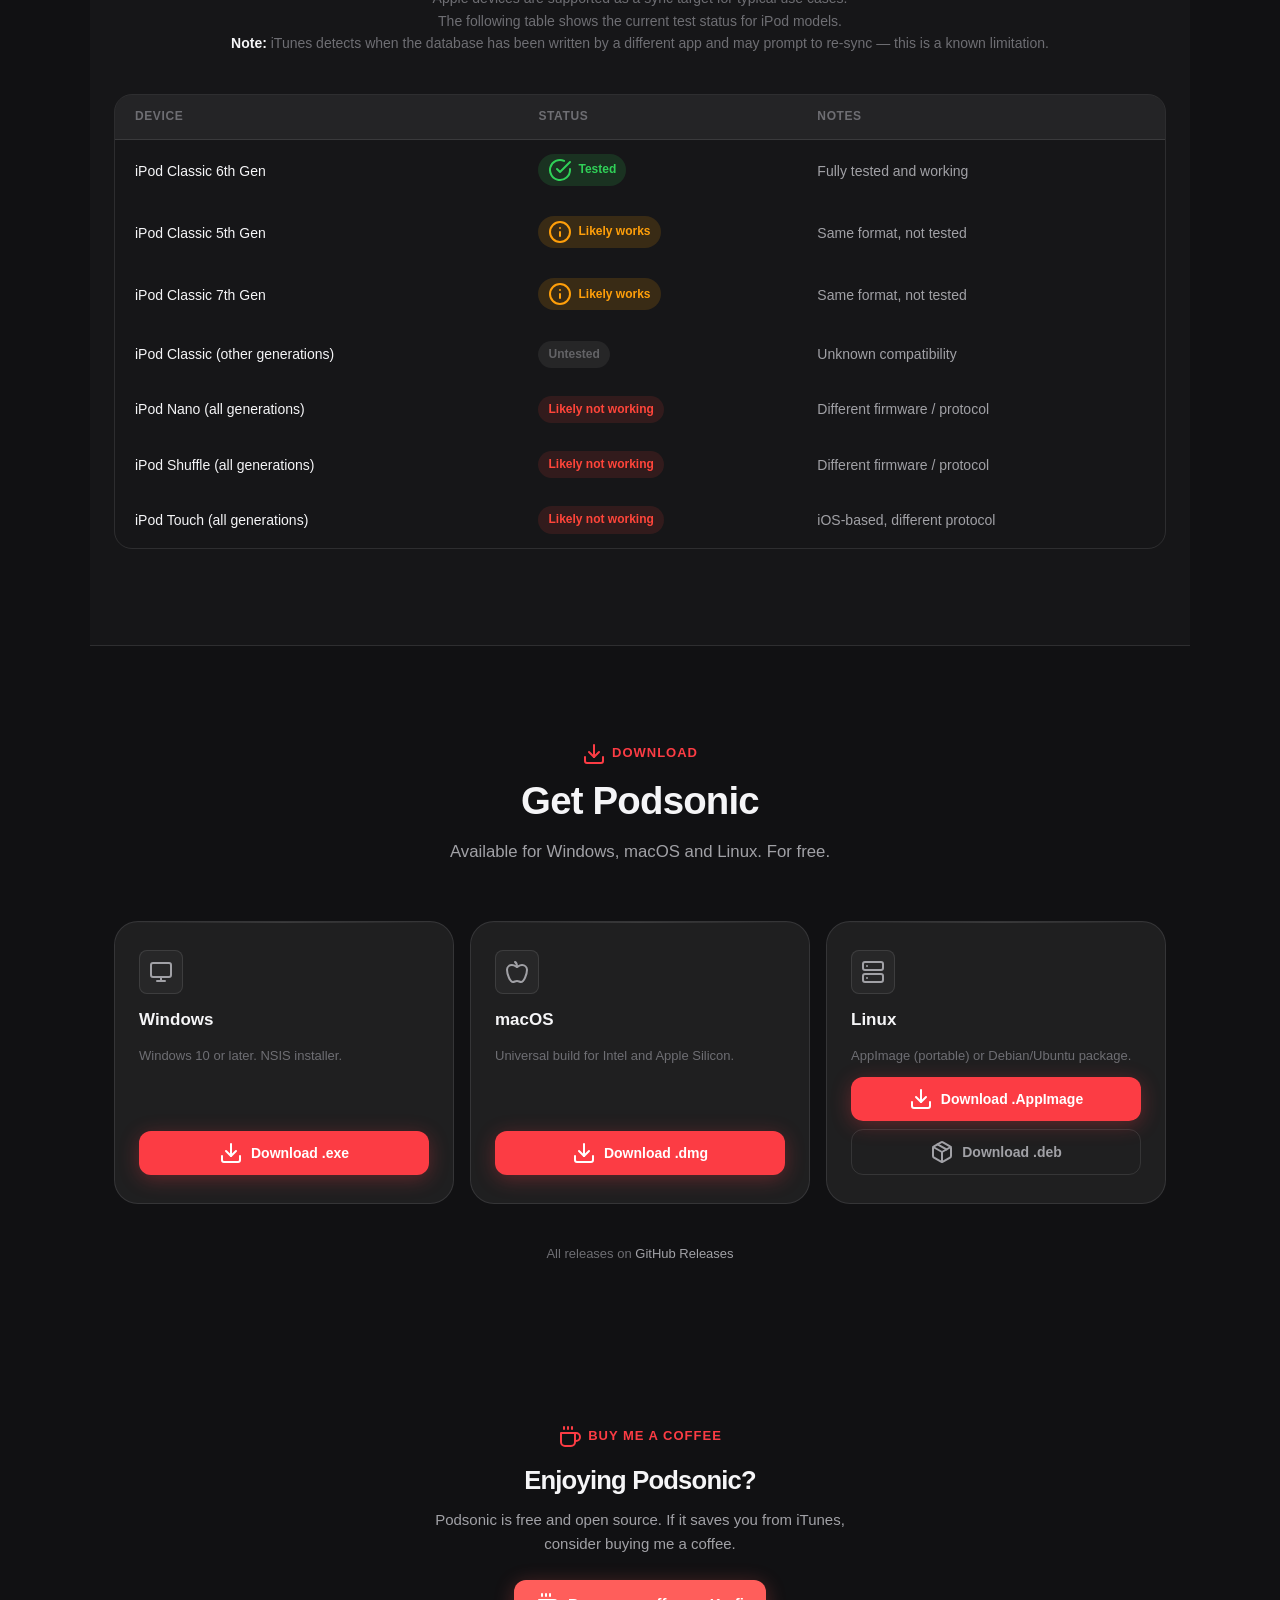
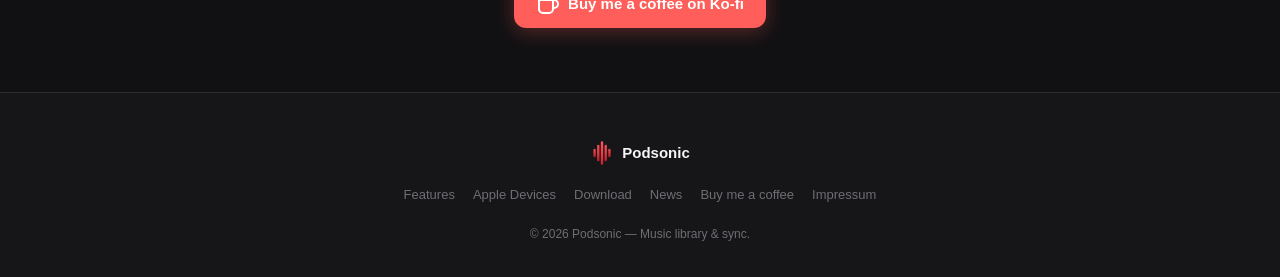
==== commit caefeaa7: "deploy: update website (ad8eca204c9248ec7d3de4a5e69654bf39218550)" ====
--- a/docs/index.html
+++ b/docs/index.html
@@ -67,8 +67,10 @@
 <li><svg xmlns="http://www.w3.org/2000/svg" width="24" height="24" viewBox="0 0 24 24" fill="none" stroke="currentColor" stroke-width="2" stroke-linecap="round" stroke-linejoin="round"><path d="M22 11.08V12a10 10 0 1 1-5.93-9.14"/><path d="m9 11 3 3L22 4"/></svg> Edit ID3 tags with a non-destructive overlay model</li>
 <li><svg xmlns="http://www.w3.org/2000/svg" width="24" height="24" viewBox="0 0 24 24" fill="none" stroke="currentColor" stroke-width="2" stroke-linecap="round" stroke-linejoin="round"><path d="M22 11.08V12a10 10 0 1 1-5.93-9.14"/><path d="m9 11 3 3L22 4"/></svg> Cover art from <a href="https://www.theaudiodb.com" target="_blank" rel="noopener">TheAudioDB</a> &amp; <a href="https://www.last.fm" target="_blank" rel="noopener">Last.fm</a></li>
 <li><svg xmlns="http://www.w3.org/2000/svg" width="24" height="24" viewBox="0 0 24 24" fill="none" stroke="currentColor" stroke-width="2" stroke-linecap="round" stroke-linejoin="round"><path d="M22 11.08V12a10 10 0 1 1-5.93-9.14"/><path d="m9 11 3 3L22 4"/></svg> Instant full-text search via SQLite FTS5 — even with tens of thousands of tracks</li>
-<li><svg xmlns="http://www.w3.org/2000/svg" width="24" height="24" viewBox="0 0 24 24" fill="none" stroke="currentColor" stroke-width="2" stroke-linecap="round" stroke-linejoin="round"><path d="M22 11.08V12a10 10 0 1 1-5.93-9.14"/><path d="m9 11 3 3L22 4"/></svg> FLAC, MP3, AAC and more</li>
-<li><svg xmlns="http://www.w3.org/2000/svg" width="24" height="24" viewBox="0 0 24 24" fill="none" stroke="currentColor" stroke-width="2" stroke-linecap="round" stroke-linejoin="round"><path d="M22 11.08V12a10 10 0 1 1-5.93-9.14"/><path d="m9 11 3 3L22 4"/></svg> Artist &amp; album info from <a href="https://www.theaudiodb.com" target="_blank" rel="noopener">TheAudioDB</a></li>
+<li><svg xmlns="http://www.w3.org/2000/svg" width="24" height="24" viewBox="0 0 24 24" fill="none" stroke="currentColor" stroke-width="2" stroke-linecap="round" stroke-linejoin="round"><path d="M22 11.08V12a10 10 0 1 1-5.93-9.14"/><path d="m9 11 3 3L22 4"/></svg> FLAC, MP3, AAC, ALAC and more</li>
+<li><svg xmlns="http://www.w3.org/2000/svg" width="24" height="24" viewBox="0 0 24 24" fill="none" stroke="currentColor" stroke-width="2" stroke-linecap="round" stroke-linejoin="round"><path d="M22 11.08V12a10 10 0 1 1-5.93-9.14"/><path d="m9 11 3 3L22 4"/></svg> Multiple source folders — files stay where they are</li>
+<li><svg xmlns="http://www.w3.org/2000/svg" width="24" height="24" viewBox="0 0 24 24" fill="none" stroke="currentColor" stroke-width="2" stroke-linecap="round" stroke-linejoin="round"><path d="M22 11.08V12a10 10 0 1 1-5.93-9.14"/><path d="m9 11 3 3L22 4"/></svg> Rip audio CDs with automatic metadata via MusicBrainz</li>
+<li><svg xmlns="http://www.w3.org/2000/svg" width="24" height="24" viewBox="0 0 24 24" fill="none" stroke="currentColor" stroke-width="2" stroke-linecap="round" stroke-linejoin="round"><path d="M22 11.08V12a10 10 0 1 1-5.93-9.14"/><path d="m9 11 3 3L22 4"/></svg> File &amp; folder import with configurable target structure</li>
 </ul>
 </div><div class="feature-card">
 <div class="feature-card-icon"><svg xmlns="http://www.w3.org/2000/svg" width="24" height="24" viewBox="0 0 24 24" fill="none" stroke="currentColor" stroke-width="2" stroke-linecap="round" stroke-linejoin="round"><rect width="20" height="8" x="2" y="2" rx="2" ry="2"/><rect width="20" height="8" x="2" y="14" rx="2" ry="2"/><line x1="6" x2="6.01" y1="6" y2="6"/><line x1="6" x2="6.01" y1="18" y2="18"/></svg></div>
@@ -175,7 +177,7 @@
 <div class="section-header">
 <div class="section-eyebrow"><svg xmlns="http://www.w3.org/2000/svg" width="24" height="24" viewBox="0 0 24 24" fill="none" stroke="currentColor" stroke-width="2" stroke-linecap="round" stroke-linejoin="round"><path d="M21 15v4a2 2 0 0 1-2 2H5a2 2 0 0 1-2-2v-4"/><polyline points="7 10 12 15 17 10"/><line x1="12" x2="12" y1="15" y2="3"/></svg> Download</div>
 <h2 class="section-title">Get Podsonic</h2>
-<p class="section-desc">Available for Windows, macOS and Linux. For Free.</p>
+<p class="section-desc">Available for Windows, macOS and Linux. For free.</p>
 </div>
 <div class="download-cards"><div class="dl-card">
 <div class="dl-card-icon"><svg xmlns="http://www.w3.org/2000/svg" width="24" height="24" viewBox="0 0 24 24" fill="none" stroke="currentColor" stroke-width="2" stroke-linecap="round" stroke-linejoin="round"><rect width="20" height="14" x="2" y="3" rx="2"/><line x1="8" x2="16" y1="21" y2="21"/><line x1="12" x2="12" y1="17" y2="21"/></svg></div>
@@ -267,4 +269,4 @@
   </script>
 
 </body>
-</html>
+</html>
